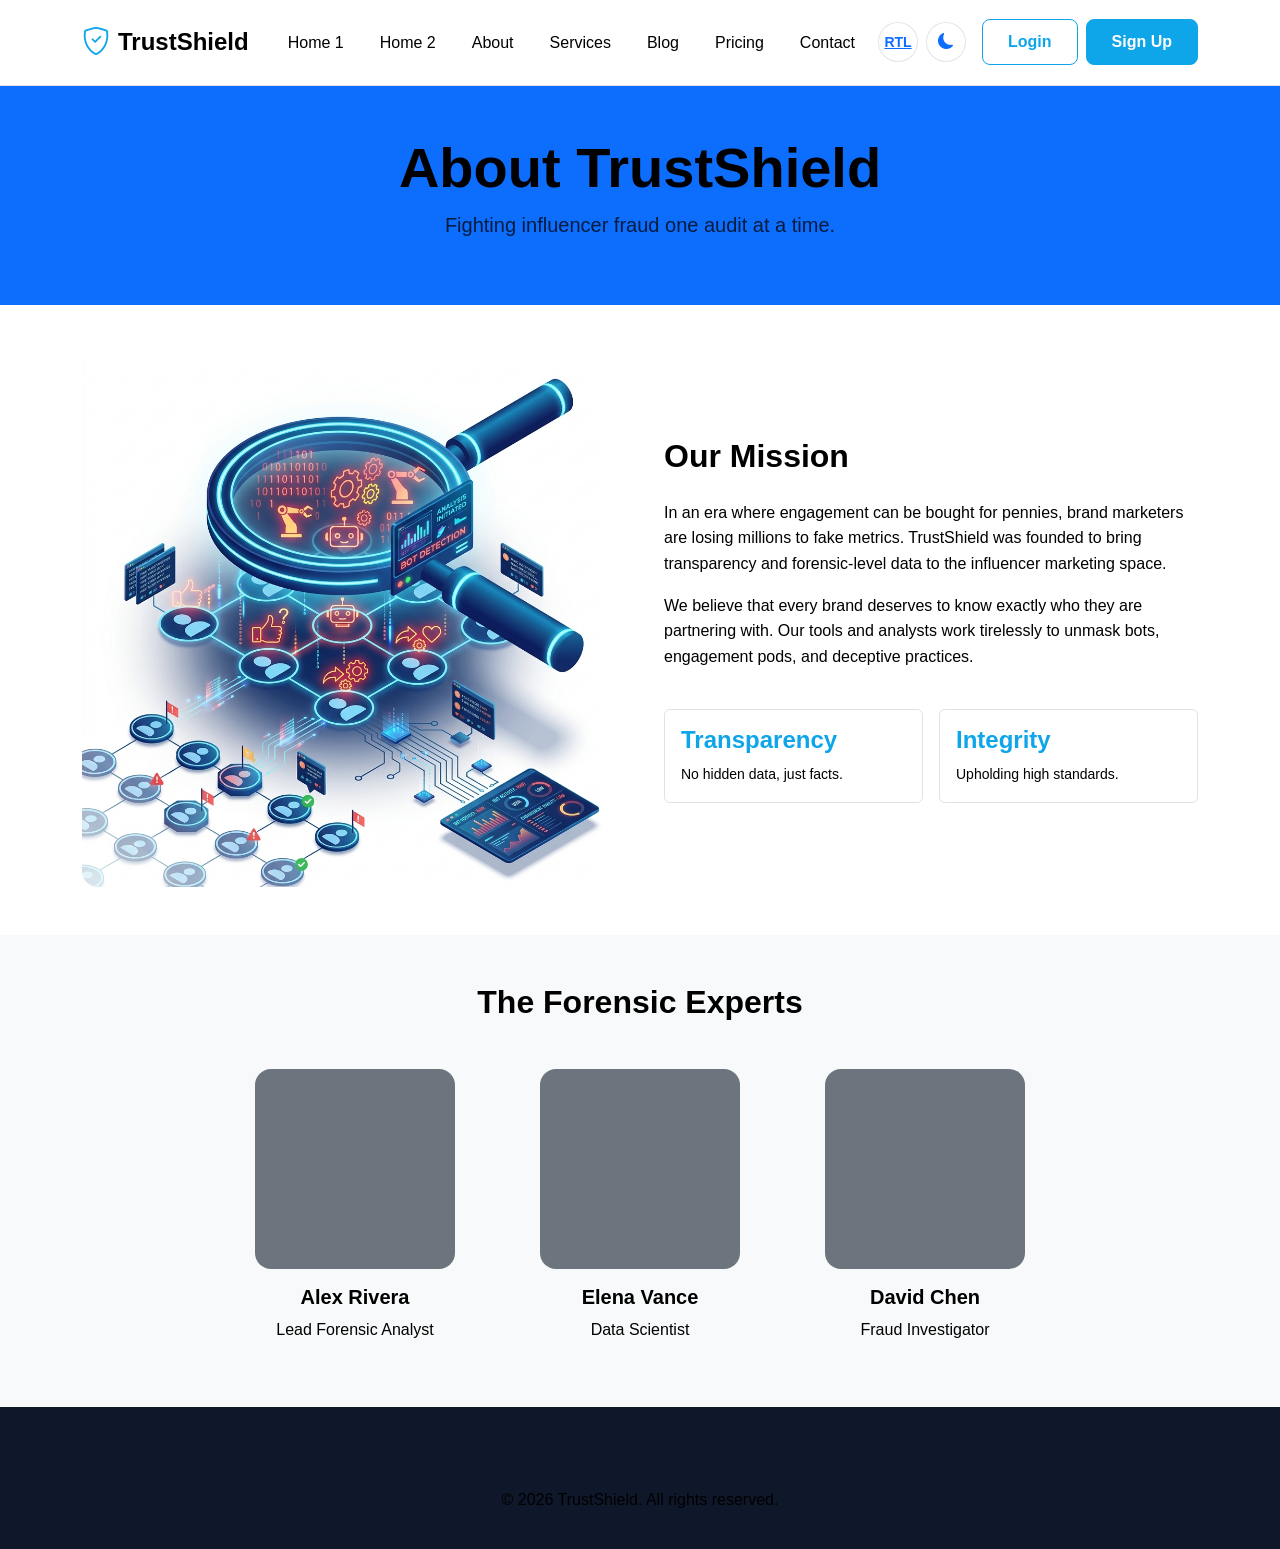
==== about.html @ c8a44b33 "Update website code with new designs and fixes" ====
<!DOCTYPE html>
<html lang="en" dir="ltr">
<head>
    <meta charset="UTF-8">
    <meta name="viewport" content="width=device-width, initial-scale=1.0">
    <title>About Us | TrustShield</title>
    <link href="https://cdn.jsdelivr.net/npm/bootstrap@5.3.0/dist/css/bootstrap.min.css" rel="stylesheet">
    <link rel="stylesheet" href="https://cdn.jsdelivr.net/npm/bootstrap-icons@1.11.0/font/bootstrap-icons.css">
    <link rel="stylesheet" href="assets/css/style.css">
</head>
<body>

    <!-- Header -->
    <header class="navbar navbar-expand-lg sticky-top">
        <div class="container">
            <a class="navbar-brand d-flex align-items-center" href="index.html">
                <i class="bi bi-shield-check text-secondary me-2 fs-3"></i>
                <span class="fw-bold fs-4">TrustShield</span>
            </a>
            
            <div class="d-flex align-items-center d-lg-none">
                <button id="rtlToggle" class="btn btn-link text-primary me-1">
                    <span class="small fw-bold">RTL</span>
                </button>
                <button id="themeToggle" class="btn btn-link text-primary me-2">
                    <i class="bi bi-moon-fill"></i>
                </button>
                <button class="navbar-toggler border-0" type="button" data-bs-toggle="offcanvas" data-bs-target="#mobileMenu">
                    <span class="navbar-toggler-icon"></span>
                </button>
            </div>

            <div class="collapse navbar-collapse" id="navbarNav">
                <ul class="navbar-nav mx-auto">
                    <li class="nav-item"><a class="nav-link" href="index.html">Home 1</a></li>
                    <li class="nav-item"><a class="nav-link" href="home-2.html">Home 2</a></li>
                    <li class="nav-item"><a class="nav-link active" href="about.html">About</a></li>
                    <li class="nav-item"><a class="nav-link" href="services.html">Services</a></li>
                    <li class="nav-item"><a class="nav-link" href="blog.html">Blog</a></li>
                    <li class="nav-item"><a class="nav-link" href="pricing.html">Pricing</a></li>
                    <li class="nav-item"><a class="nav-link" href="contact.html">Contact</a></li>
                </ul>
                <div class="d-flex align-items-center">
                    <button id="rtlToggle" class="btn btn-link text-primary me-2 d-none d-lg-block">
                        <span class="small fw-bold">RTL</span>
                    </button>
                    <button id="themeToggleDesktop" class="btn btn-link text-primary me-3 d-none d-lg-block">
                        <i class="bi bi-moon-fill"></i>
                    </button>
                    <a href="login.html" class="btn btn-outline-primary me-2">Login</a>
                    <a href="register.html" class="btn btn-primary">Sign Up</a>
                </div>
            </div>
        </div>
    </header>

    <!-- Mobile Menu Offcanvas -->
    <div class="offcanvas offcanvas-end" tabindex="-1" id="mobileMenu">
        <div class="offcanvas-header">
            <h5 class="offcanvas-title fw-bold"><i class="bi bi-shield-check text-secondary me-2"></i>TrustShield</h5>
            <button type="button" class="btn-close" data-bs-dismiss="offcanvas"></button>
        </div>
        <div class="offcanvas-body">
            <ul class="navbar-nav mb-4">
                <li class="nav-item"><a class="nav-link" href="index.html">Home 1</a></li>
                <li class="nav-item"><a class="nav-link" href="home-2.html">Home 2</a></li>
                <li class="nav-item"><a class="nav-link active" href="about.html">About</a></li>
                <li class="nav-item"><a class="nav-link" href="services.html">Services</a></li>
                <li class="nav-item"><a class="nav-link" href="blog.html">Blog</a></li>
                <li class="nav-item"><a class="nav-link" href="pricing.html">Pricing</a></li>
                <li class="nav-item"><a class="nav-link" href="contact.html">Contact</a></li>
            </ul>
            <div class="d-grid gap-2">
                <a href="login.html" class="btn btn-outline-primary">Login</a>
                <a href="register.html" class="btn btn-primary">Sign Up</a>
            </div>
        </div>
    </div>

    <main>
        <!-- Page Title -->
        <section class="py-5 bg-primary text-white text-center">
            <div class="container">
                <h1 class="display-4 fw-bold">About TrustShield</h1>
                <p class="lead opacity-75">Fighting influencer fraud one audit at a time.</p>
            </div>
        </section>

        <!-- Mission -->
        <section class="py-5">
            <div class="container">
                <div class="row align-items-center g-5">
                    <div class="col-lg-6">
                        <img src="assets/images/audit.png" alt="Mission" class="img-fluid rounded-4">
                    </div>
                    <div class="col-lg-6">
                        <h2 class="fw-bold mb-4">Our Mission</h2>
                        <p class="text-muted">In an era where engagement can be bought for pennies, brand marketers are losing millions to fake metrics. TrustShield was founded to bring transparency and forensic-level data to the influencer marketing space.</p>
                        <p class="text-muted">We believe that every brand deserves to know exactly who they are partnering with. Our tools and analysts work tirelessly to unmask bots, engagement pods, and deceptive practices.</p>
                        <div class="row g-3 mt-4">
                            <div class="col-6">
                                <div class="p-3 border rounded">
                                    <h4 class="fw-bold text-secondary">Transparency</h4>
                                    <p class="small mb-0 text-muted">No hidden data, just facts.</p>
                                </div>
                            </div>
                            <div class="col-6">
                                <div class="p-3 border rounded">
                                    <h4 class="fw-bold text-secondary">Integrity</h4>
                                    <p class="small mb-0 text-muted">Upholding high standards.</p>
                                </div>
                            </div>
                        </div>
                    </div>
                </div>
            </div>
        </section>

        <!-- Team -->
        <section class="py-5 bg-light">
            <div class="container">
                <div class="text-center mb-5">
                    <h2 class="fw-bold">The Forensic Experts</h2>
                </div>
                <div class="row g-4 justify-content-center">
                    <div class="col-md-3">
                        <div class="text-center">
                            <div class="bg-secondary rounded-4 mb-3 mx-auto" style="width: 200px; height: 200px;"></div>
                            <h5 class="fw-bold">Alex Rivera</h5>
                            <p class="text-muted">Lead Forensic Analyst</p>
                        </div>
                    </div>
                    <div class="col-md-3">
                        <div class="text-center">
                            <div class="bg-secondary rounded-4 mb-3 mx-auto" style="width: 200px; height: 200px;"></div>
                            <h5 class="fw-bold">Elena Vance</h5>
                            <p class="text-muted">Data Scientist</p>
                        </div>
                    </div>
                    <div class="col-md-3">
                        <div class="text-center">
                            <div class="bg-secondary rounded-4 mb-3 mx-auto" style="width: 200px; height: 200px;"></div>
                            <h5 class="fw-bold">David Chen</h5>
                            <p class="text-muted">Fraud Investigator</p>
                        </div>
                    </div>
                </div>
            </div>
        </section>
    </main>

    <!-- Footer -->
    <footer class="footer">
        <!-- Same Footer Content -->
        <div class="container text-center">
             <p class="text-muted">&copy; 2026 TrustShield. All rights reserved.</p>
        </div>
    </footer>

    <script src="https://cdn.jsdelivr.net/npm/bootstrap@5.3.0/dist/js/bootstrap.bundle.min.js"></script>
    <script src="assets/js/main.js"></script>
</body>
</html>
---- assets/css/style.css ----
:root {
    --primary-color: #000000;
    --secondary-color: #0ea5e9;
    --tertiary-color: #ffffff;
    --text-main: #000000;
    --text-muted: #000000;
    --transition: all 0.3s cubic-bezier(0.4, 0, 0.2, 1);
}

[data-bs-theme="dark"] {
    --primary-color: #f8fafc;
    --secondary-color: #38bdf8;
    --tertiary-color: #020617;
    --text-main: #f1f5f9;
    --text-muted: #94a3b8;
}

body {
    font-family: 'Inter', sans-serif;
    background-color: var(--tertiary-color);
    color: var(--text-main);
    overflow-x: hidden;
    line-height: 1.6;
}

.text-muted {
    color: var(--text-muted) !important;
}

/* Typography */
h1, h2, h3, h4, h5, h6 {
    font-weight: 700;
    color: var(--primary-color);
}

.lead {
    color: var(--text-main);
}

/* Buttons */
.btn-primary {
    background-color: #0ea5e9;
    border-color: #0ea5e9;
    padding: 10px 25px;
    border-radius: 8px;
    font-weight: 600;
    transition: var(--transition);
}

.btn-primary:hover {
    background-color: #0284c7;
    border-color: #0284c7;
    transform: translateY(-2px);
}

.btn-outline-primary {
    color: #0ea5e9;
    border-color: #0ea5e9;
    padding: 10px 25px;
    border-radius: 8px;
    font-weight: 600;
}

.btn-outline-primary:hover {
    background-color: #0ea5e9;
    border-color: #0ea5e9;
}

/* Navbar */
.navbar {
    padding: 15px 0;
    background-color: var(--tertiary-color) !important;
    border-bottom: 1px solid rgba(0,0,0,0.1);
}

[data-bs-theme="dark"] .navbar {
    border-bottom: 1px solid rgba(255,255,255,0.1);
}

.nav-link {
    font-weight: 500;
    color: var(--primary-color) !important;
    margin: 0 10px;
}

.nav-link:hover {
    color: var(--secondary-color) !important;
}

/* Hero Section */
.hero-section {
    position: relative;
    padding: 160px 0 120px;
    background: linear-gradient(rgba(0,0,0,0.7), rgba(0,0,0,0.7)), url('../images/hero.png');
    background-size: cover;
    background-position: center;
    background-attachment: fixed;
    min-height: 100vh;
    display: flex;
    align-items: center;
}

[data-bs-theme="dark"] .hero-section {
    background: linear-gradient(rgba(0,0,0,0.85), rgba(0,0,0,0.85)), url('../images/hero.png');
    background-size: cover;
    background-position: center;
    background-attachment: fixed;
}

/* Cards */
.card {
    border: none;
    border-radius: 15px;
    box-shadow: 0 10px 30px rgba(0,0,0,0.05);
    transition: var(--transition);
    background-color: var(--tertiary-color);
}

.card:hover {
    transform: translateY(-10px);
    box-shadow: 0 15px 40px rgba(0,0,0,0.1);
}

/* Footer */
footer {
    background-color: #0f172a;
    color: #ffffff;
    padding: 80px 0 20px;
}

footer a {
    color: #cbd5e1;
    text-decoration: none;
    transition: var(--transition);
}

footer a:hover {
    color: #0ea5e9;
}

/* Dashboard */
.sidebar {
    height: 100vh;
    background-color: #0f172a;
    color: white;
    position: fixed;
    width: 250px;
    padding-top: 20px;
}

.sidebar-link {
    color: #cbd5e1;
    padding: 12px 25px;
    display: block;
    text-decoration: none;
    transition: var(--transition);
}

.sidebar-link:hover, .sidebar-link.active {
    background-color: #1e293b;
    color: #0ea5e9;
    border-left: 4px solid #0ea5e9;
}

.main-content {
    margin-left: 250px;
    padding: 40px;
    background-color: #f8fafc;
    min-height: 100vh;
}

[data-bs-theme="dark"] .main-content {
    background-color: #020617;
}

/* Utilities */
.text-secondary {
    color: var(--secondary-color) !important;
}

.bg-secondary-light {
    background-color: rgba(14, 165, 233, 0.1);
}

.hover-scale {
    transition: var(--transition);
}

.hover-scale:hover {
    transform: scale(1.05);
    box-shadow: 0 10px 25px rgba(14, 165, 233, 0.3) !important;
}

/* Toggle Buttons */
#themeToggle, #themeToggleDesktop, #rtlToggle {
    width: 40px;
    height: 40px;
    padding: 0;
    display: inline-flex;
    align-items: center;
    justify-content: center;
    border-radius: 50% !important;
    border: 1px solid rgba(0,0,0,0.1);
    transition: var(--transition);
    background-color: var(--tertiary-color);
}

[data-bs-theme="dark"] #themeToggle, 
[data-bs-theme="dark"] #themeToggleDesktop, 
[data-bs-theme="dark"] #rtlToggle {
    border: 1px solid rgba(255,255,255,0.1);
}

#themeToggle:hover, #themeToggleDesktop:hover, #rtlToggle:hover {
    background-color: var(--secondary-color);
    color: white !important;
    border-color: var(--secondary-color);
}

/* Back to Top */
#backToTop {
    position: fixed;
    bottom: 30px;
    right: 30px;
    display: none;
    z-index: 99;
}

/* RTL Support */
[dir="rtl"] {
    text-align: right;
}

[dir="rtl"] .ms-auto {
    margin-right: auto !important;
    margin-left: 0 !important;
}

[dir="rtl"] .sidebar {
    right: 0;
    left: auto;
}

[dir="rtl"] .main-content {
    margin-right: 250px;
    margin-left: 0;
}

@media (max-width: 991px) {
    .main-content {
        margin-left: 0;
    }
    [dir="rtl"] .main-content {
        margin-right: 0;
    }
}
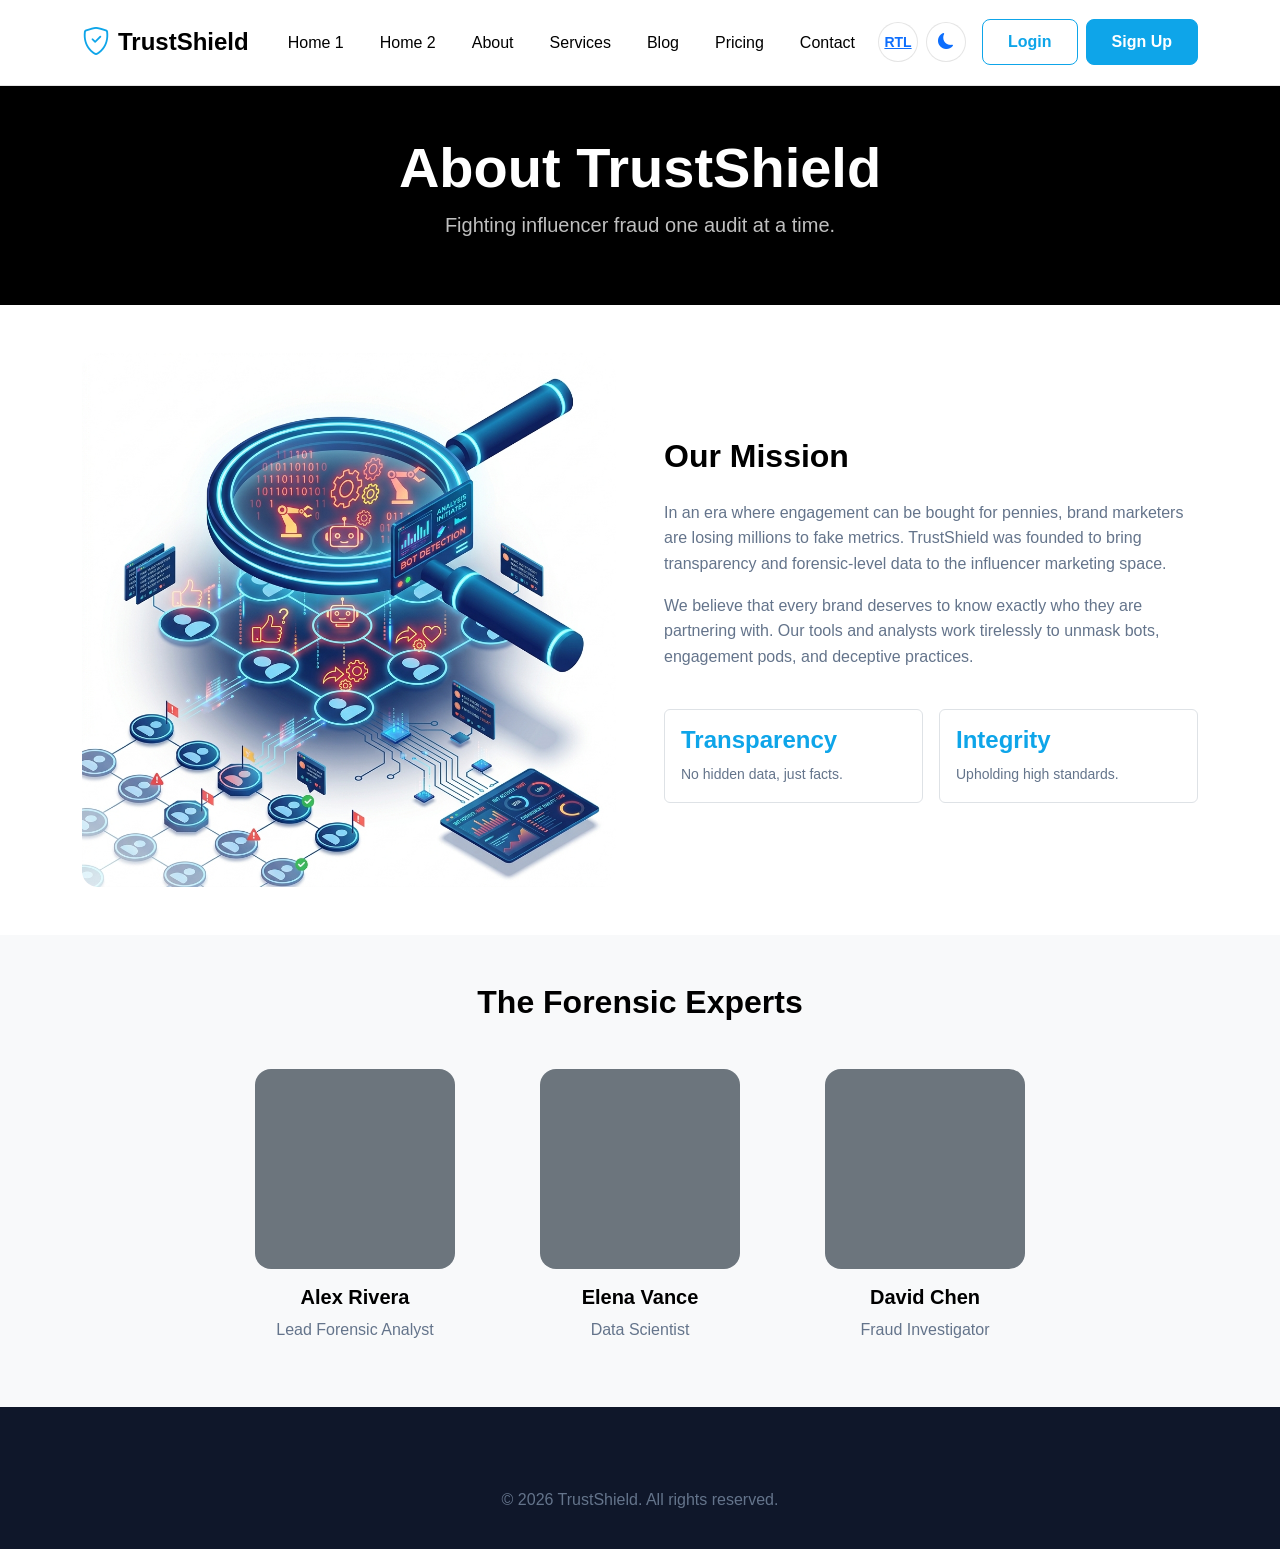
==== commit 46bd7d9d: "Update hero text and ensure high contrast across themes" ====
--- a/about.html
+++ b/about.html
@@ -79,7 +79,7 @@
 
     <main>
         <!-- Page Title -->
-        <section class="py-5 bg-primary text-white text-center">
+        <section class="py-5 bg-primary text-center">
             <div class="container">
                 <h1 class="display-4 fw-bold">About TrustShield</h1>
                 <p class="lead opacity-75">Fighting influencer fraud one audit at a time.</p>
--- a/assets/css/style.css
+++ b/assets/css/style.css
@@ -3,7 +3,9 @@
     --secondary-color: #0ea5e9;
     --tertiary-color: #ffffff;
     --text-main: #000000;
-    --text-muted: #000000;
+    --text-muted: #64748b;
+    --hero-overlay: rgba(255, 255, 255, 0.9);
+    --hero-text: #0f172a;
     --transition: all 0.3s cubic-bezier(0.4, 0, 0.2, 1);
 }
 
@@ -13,6 +15,8 @@
     --tertiary-color: #020617;
     --text-main: #f1f5f9;
     --text-muted: #94a3b8;
+    --hero-overlay: rgba(2, 6, 23, 0.85);
+    --hero-text: #f8fafc;
 }
 
 body {
@@ -66,6 +70,20 @@
     border-color: #0ea5e9;
 }
 
+.btn-fixed {
+    min-width: 140px;
+}
+
+.btn-lg.btn-fixed {
+    min-width: 250px;
+}
+
+@media (max-width: 576px) {
+    .btn-fixed, .btn-lg.btn-fixed {
+        min-width: 100%;
+    }
+}
+
 /* Navbar */
 .navbar {
     padding: 15px 0;
@@ -91,21 +109,26 @@
 .hero-section {
     position: relative;
     padding: 160px 0 120px;
-    background: linear-gradient(rgba(0,0,0,0.7), rgba(0,0,0,0.7)), url('../images/hero.png');
+    background: linear-gradient(var(--hero-overlay), var(--hero-overlay)), url('../images/hero.png');
     background-size: cover;
     background-position: center;
     background-attachment: fixed;
-    min-height: 100vh;
+    min-height: 80vh;
     display: flex;
     align-items: center;
-}
-
-[data-bs-theme="dark"] .hero-section {
-    background: linear-gradient(rgba(0,0,0,0.85), rgba(0,0,0,0.85)), url('../images/hero.png');
-    background-size: cover;
-    background-position: center;
-    background-attachment: fixed;
-}
+    color: var(--hero-text);
+}
+
+.hero-section h1 {
+    color: inherit;
+}
+
+.hero-section .lead {
+    color: inherit;
+    opacity: 0.9;
+}
+
+/* Removed duplicate hero-section dark mode as it's now variable-driven */
 
 /* Cards */
 .card {
@@ -176,6 +199,15 @@
 /* Utilities */
 .text-secondary {
     color: var(--secondary-color) !important;
+}
+
+.bg-primary {
+    background-color: var(--primary-color) !important;
+    color: var(--tertiary-color) !important;
+}
+
+.bg-primary h1, .bg-primary h2, .bg-primary h3, .bg-primary p {
+    color: var(--tertiary-color) !important;
 }
 
 .bg-secondary-light {
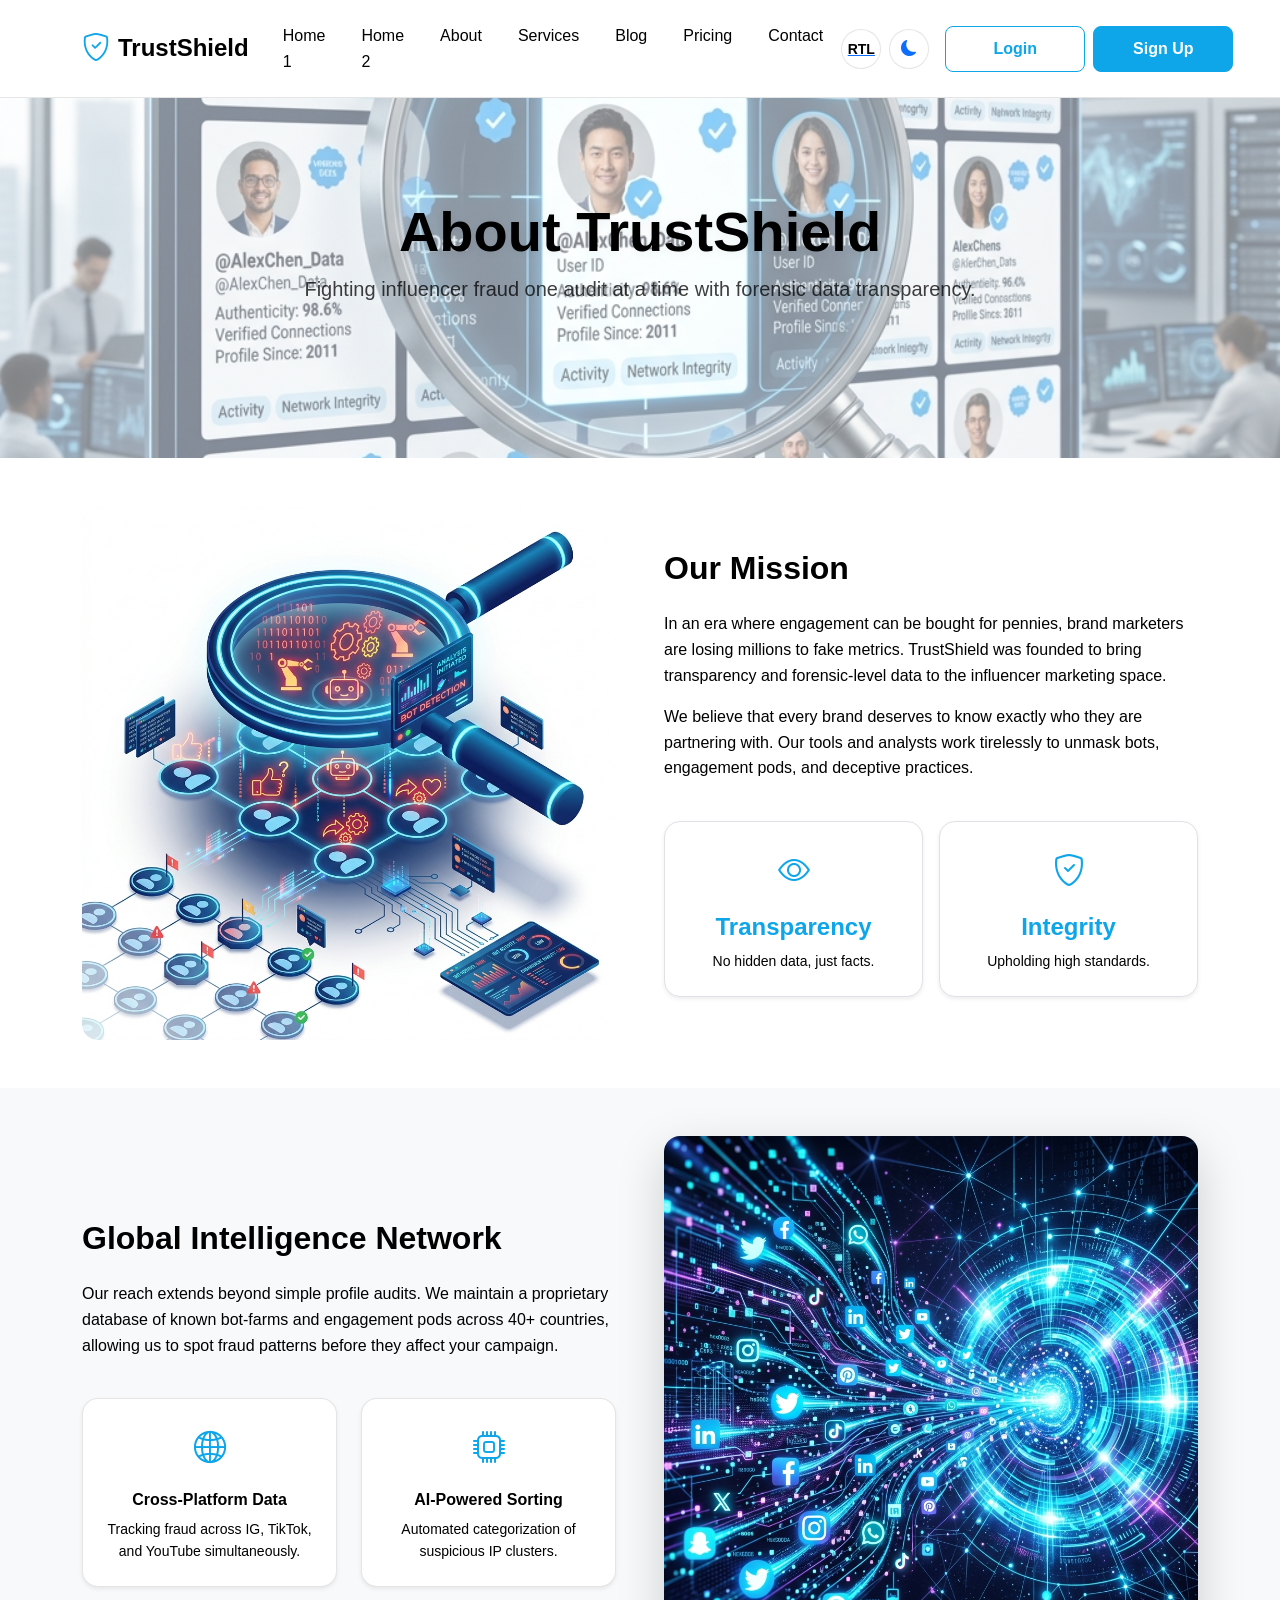
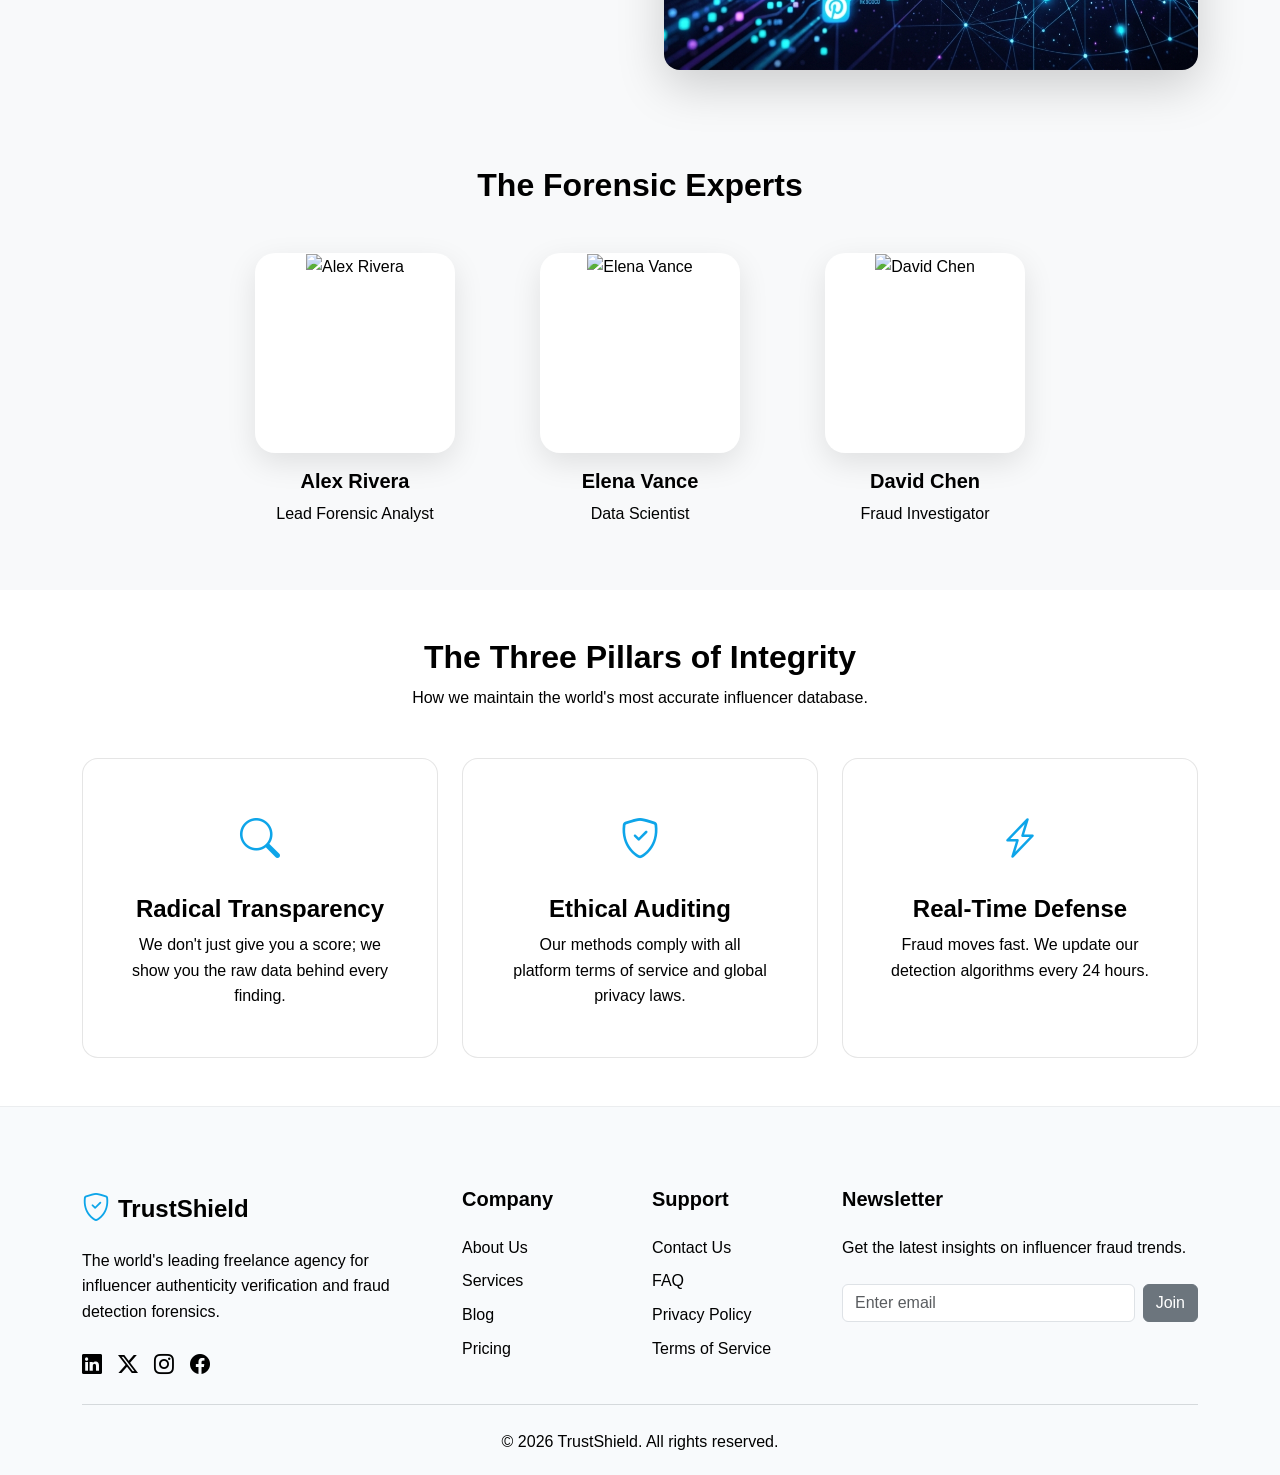
==== commit 587a2fbf: "Finalize visual standardization, authentication UX, content expansion, and theme-aware consistency a" ====
--- a/about.html
+++ b/about.html
@@ -47,8 +47,8 @@
                     <button id="themeToggleDesktop" class="btn btn-link text-primary me-3 d-none d-lg-block">
                         <i class="bi bi-moon-fill"></i>
                     </button>
-                    <a href="login.html" class="btn btn-outline-primary me-2">Login</a>
-                    <a href="register.html" class="btn btn-primary">Sign Up</a>
+                    <a href="login.html" class="btn btn-outline-primary btn-fixed me-2">Login</a>
+                    <a href="register.html" class="btn btn-primary btn-fixed">Sign Up</a>
                 </div>
             </div>
         </div>
@@ -79,10 +79,10 @@
 
     <main>
         <!-- Page Title -->
-        <section class="py-5 bg-primary text-center">
+        <section class="hero-section-about hero-sm text-center">
             <div class="container">
                 <h1 class="display-4 fw-bold">About TrustShield</h1>
-                <p class="lead opacity-75">Fighting influencer fraud one audit at a time.</p>
+                <p class="lead opacity-75">Fighting influencer fraud one audit at a time with forensic data transparency.</p>
             </div>
         </section>
 
@@ -99,13 +99,15 @@
                         <p class="text-muted">We believe that every brand deserves to know exactly who they are partnering with. Our tools and analysts work tirelessly to unmask bots, engagement pods, and deceptive practices.</p>
                         <div class="row g-3 mt-4">
                             <div class="col-6">
-                                <div class="p-3 border rounded">
+                                <div class="p-4 border rounded-4 value-card h-100 shadow-sm text-center">
+                                    <i class="bi bi-eye text-secondary fs-2 mb-3 d-block"></i>
                                     <h4 class="fw-bold text-secondary">Transparency</h4>
                                     <p class="small mb-0 text-muted">No hidden data, just facts.</p>
                                 </div>
                             </div>
                             <div class="col-6">
-                                <div class="p-3 border rounded">
+                                <div class="p-4 border rounded-4 value-card h-100 shadow-sm text-center">
+                                    <i class="bi bi-shield-check text-secondary fs-2 mb-3 d-block"></i>
                                     <h4 class="fw-bold text-secondary">Integrity</h4>
                                     <p class="small mb-0 text-muted">Upholding high standards.</p>
                                 </div>
@@ -116,6 +118,37 @@
             </div>
         </section>
 
+        <!-- Global Reach -->
+        <section class="py-5 bg-body-tertiary">
+            <div class="container">
+                <div class="row align-items-center g-5 flex-lg-row-reverse">
+                    <div class="col-lg-6">
+                        <img src="assets/images/data_collection.png" alt="Global Network" class="img-fluid rounded-4 shadow-lg hover-scale">
+                    </div>
+                    <div class="col-lg-6">
+                        <h2 class="fw-bold mb-4">Global Intelligence Network</h2>
+                        <p class="text-muted">Our reach extends beyond simple profile audits. We maintain a proprietary database of known bot-farms and engagement pods across 40+ countries, allowing us to spot fraud patterns before they affect your campaign.</p>
+                        <div class="row g-4 mt-2">
+                            <div class="col-sm-6">
+                                <div class="p-4 border rounded-4 data-card h-100 shadow-sm text-center">
+                                    <i class="bi bi-globe2 text-secondary fs-2 mb-3 d-block"></i>
+                                    <h6 class="fw-bold mb-2">Cross-Platform Data</h6>
+                                    <p class="small text-muted mb-0">Tracking fraud across IG, TikTok, and YouTube simultaneously.</p>
+                                </div>
+                            </div>
+                            <div class="col-sm-6">
+                                <div class="p-4 border rounded-4 data-card h-100 shadow-sm text-center">
+                                    <i class="bi bi-cpu text-secondary fs-2 mb-3 d-block"></i>
+                                    <h6 class="fw-bold mb-2">AI-Powered Sorting</h6>
+                                    <p class="small text-muted mb-0">Automated categorization of suspicious IP clusters.</p>
+                                </div>
+                            </div>
+                        </div>
+                    </div>
+                </div>
+            </div>
+        </section>
+
         <!-- Team -->
         <section class="py-5 bg-light">
             <div class="container">
@@ -124,22 +157,28 @@
                 </div>
                 <div class="row g-4 justify-content-center">
                     <div class="col-md-3">
-                        <div class="text-center">
-                            <div class="bg-secondary rounded-4 mb-3 mx-auto" style="width: 200px; height: 200px;"></div>
+                        <div class="text-center team-card">
+                            <div class="team-img-wrapper mb-3 mx-auto">
+                                <img src="https://images.unsplash.com/photo-1507003211169-0a1dd7228f2d?auto=format&fit=crop&q=80&w=200&h=200" alt="Alex Rivera" class="team-img">
+                            </div>
                             <h5 class="fw-bold">Alex Rivera</h5>
                             <p class="text-muted">Lead Forensic Analyst</p>
                         </div>
                     </div>
                     <div class="col-md-3">
-                        <div class="text-center">
-                            <div class="bg-secondary rounded-4 mb-3 mx-auto" style="width: 200px; height: 200px;"></div>
+                        <div class="text-center team-card">
+                            <div class="team-img-wrapper mb-3 mx-auto">
+                                <img src="https://images.unsplash.com/photo-1573496359142-b8d87734a5a2?auto=format&fit=crop&q=80&w=200&h=200" alt="Elena Vance" class="team-img">
+                            </div>
                             <h5 class="fw-bold">Elena Vance</h5>
                             <p class="text-muted">Data Scientist</p>
                         </div>
                     </div>
                     <div class="col-md-3">
-                        <div class="text-center">
-                            <div class="bg-secondary rounded-4 mb-3 mx-auto" style="width: 200px; height: 200px;"></div>
+                        <div class="text-center team-card">
+                            <div class="team-img-wrapper mb-3 mx-auto">
+                                <img src="https://images.unsplash.com/photo-1500648767791-00dcc994a43e?auto=format&fit=crop&q=80&w=200&h=200" alt="David Chen" class="team-img">
+                            </div>
                             <h5 class="fw-bold">David Chen</h5>
                             <p class="text-muted">Fraud Investigator</p>
                         </div>
@@ -147,13 +186,94 @@
                 </div>
             </div>
         </section>
+        <!-- Our Philosophy -->
+        <section class="py-5">
+            <div class="container">
+                <div class="text-center mb-5">
+                    <h2 class="fw-bold">The Three Pillars of Integrity</h2>
+                    <p class="text-muted">How we maintain the world's most accurate influencer database.</p>
+                </div>
+                <div class="row g-4">
+                    <div class="col-md-4">
+                        <div class="p-5 border rounded-4 data-card text-center h-100">
+                            <i class="bi bi-search text-secondary fs-1 mb-4 d-block"></i>
+                            <h4 class="fw-bold">Radical Transparency</h4>
+                            <p class="text-muted mb-0">We don't just give you a score; we show you the raw data behind every finding.</p>
+                        </div>
+                    </div>
+                    <div class="col-md-4">
+                        <div class="p-5 border rounded-4 data-card text-center h-100">
+                            <i class="bi bi-shield-check text-secondary fs-1 mb-4 d-block"></i>
+                            <h4 class="fw-bold">Ethical Auditing</h4>
+                            <p class="text-muted mb-0">Our methods comply with all platform terms of service and global privacy laws.</p>
+                        </div>
+                    </div>
+                    <div class="col-md-4">
+                        <div class="p-5 border rounded-4 data-card text-center h-100">
+                            <i class="bi bi-lightning-charge text-secondary fs-1 mb-4 d-block"></i>
+                            <h4 class="fw-bold">Real-Time Defense</h4>
+                            <p class="text-muted mb-0">Fraud moves fast. We update our detection algorithms every 24 hours.</p>
+                        </div>
+                    </div>
+                </div>
+            </div>
+        </section>
     </main>
 
     <!-- Footer -->
-    <footer class="footer">
-        <!-- Same Footer Content -->
-        <div class="container text-center">
-             <p class="text-muted">&copy; 2026 TrustShield. All rights reserved.</p>
+    <footer>
+        <div class="container">
+            <div class="row g-4">
+                <!-- Column 1: Brand -->
+                <div class="col-lg-4 col-md-6">
+                    <a class="navbar-brand d-flex align-items-center mb-3" href="index.html">
+                        <i class="bi bi-shield-check text-secondary me-2 fs-3"></i>
+                        <span class="fw-bold fs-4">TrustShield</span>
+                    </a>
+                    <p class="text-muted mb-4">The world's leading freelance agency for influencer authenticity verification and fraud detection forensics.</p>
+                    <div class="social-links d-flex gap-3">
+                        <a href="#"><i class="bi bi-linkedin fs-5"></i></a>
+                        <a href="#"><i class="bi bi-twitter-x fs-5"></i></a>
+                        <a href="#"><i class="bi bi-instagram fs-5"></i></a>
+                        <a href="#"><i class="bi bi-facebook fs-5"></i></a>
+                    </div>
+                </div>
+                <!-- Column 2: Company -->
+                <div class="col-lg-2 col-md-6">
+                    <h5 class="fw-bold mb-4">Company</h5>
+                    <ul class="list-unstyled">
+                        <li class="mb-2"><a href="about.html">About Us</a></li>
+                        <li class="mb-2"><a href="services.html">Services</a></li>
+                        <li class="mb-2"><a href="blog.html">Blog</a></li>
+                        <li class="mb-2"><a href="pricing.html">Pricing</a></li>
+                    </ul>
+                </div>
+                <!-- Column 3: Support -->
+                <div class="col-lg-2 col-md-6">
+                    <h5 class="fw-bold mb-4">Support</h5>
+                    <ul class="list-unstyled">
+                        <li class="mb-2"><a href="contact.html">Contact Us</a></li>
+                        <li class="mb-2"><a href="faq.html">FAQ</a></li>
+                        <li class="mb-2"><a href="privacy.html">Privacy Policy</a></li>
+                        <li class="mb-2"><a href="terms.html">Terms of Service</a></li>
+                    </ul>
+                </div>
+                <!-- Column 4: Newsletter -->
+                <div class="col-lg-4 col-md-6">
+                    <h5 class="fw-bold mb-4">Newsletter</h5>
+                    <p class="text-muted mb-4">Get the latest insights on influencer fraud trends.</p>
+                    <form class="d-flex gap-2">
+                        <input type="email" class="form-control" placeholder="Enter email">
+                        <button class="btn btn-secondary" type="submit">Join</button>
+                    </form>
+                </div>
+            </div>
+            <hr class="my-4 border-secondary opacity-25">
+            <div class="row align-items-center">
+                <div class="col-12 text-center">
+                    <p class="mb-0 text-muted">&copy; 2026 TrustShield. All rights reserved.</p>
+                </div>
+            </div>
         </div>
     </footer>
 
--- a/assets/css/style.css
+++ b/assets/css/style.css
@@ -3,9 +3,12 @@
     --secondary-color: #0ea5e9;
     --tertiary-color: #ffffff;
     --text-main: #000000;
-    --text-muted: #64748b;
-    --hero-overlay: rgba(255, 255, 255, 0.9);
-    --hero-text: #0f172a;
+    --text-muted: #000000;
+    --hero-overlay: rgba(255, 255, 255, 0.5);
+    --hero-text: #000000;
+    --footer-bg: #f8fafc;
+    --footer-text: #000000;
+    --footer-heading: #000000;
     --transition: all 0.3s cubic-bezier(0.4, 0, 0.2, 1);
 }
 
@@ -15,8 +18,11 @@
     --tertiary-color: #020617;
     --text-main: #f1f5f9;
     --text-muted: #94a3b8;
-    --hero-overlay: rgba(2, 6, 23, 0.85);
+    --hero-overlay: rgba(2, 6, 23, 0.8);
     --hero-text: #f8fafc;
+    --footer-bg: #020617;
+    --footer-text: #94a3b8;
+    --footer-heading: #ffffff;
 }
 
 body {
@@ -27,15 +33,28 @@
     line-height: 1.6;
 }
 
+/* Contrast Fixes */
+h1, h2, h3, h4, h5, h6 {
+    color: var(--primary-color) !important;
+    font-weight: 700;
+}
+
+p, span, li, .lead, .small {
+    color: var(--text-main);
+}
+
 .text-muted {
-    color: var(--text-muted) !important;
+    color: var(--text-main) !important;
+}
+
+/* Ensure light backgrounds in dark mode don't break text */
+[data-bs-theme="dark"] .bg-light,
+[data-bs-theme="dark"] .bg-body-tertiary,
+[data-bs-theme="dark"] .bg-light-subtle {
+    background-color: #1e293b !important; /* Slightly lighter than deep dark but still dark */
 }
 
 /* Typography */
-h1, h2, h3, h4, h5, h6 {
-    font-weight: 700;
-    color: var(--primary-color);
-}
 
 .lead {
     color: var(--text-main);
@@ -70,6 +89,22 @@
     border-color: #0ea5e9;
 }
 
+.btn-hero-outline {
+    color: var(--hero-text);
+    border: 2px solid var(--hero-text);
+    padding: 10px 25px;
+    border-radius: 8px;
+    font-weight: 600;
+    transition: var(--transition);
+    background: transparent;
+}
+
+.btn-hero-outline:hover {
+    background-color: var(--hero-text);
+    color: var(--tertiary-color);
+    transform: translateY(-2px);
+}
+
 .btn-fixed {
     min-width: 140px;
 }
@@ -121,14 +156,101 @@
 
 .hero-section h1 {
     color: inherit;
+    text-shadow: 0 2px 15px rgba(255,255,255,0.8);
 }
 
 .hero-section .lead {
     color: inherit;
+    opacity: 1;
+    text-shadow: 0 1px 8px rgba(255,255,255,0.8);
+}
+
+[data-bs-theme="dark"] .hero-section h1,
+[data-bs-theme="dark"] .hero-section .lead {
+    text-shadow: 0 2px 20px rgba(0,0,0,0.5);
+}
+
+.hero-section-2 {
+    position: relative;
+    padding: 160px 0 120px;
+    background: linear-gradient(var(--hero-overlay), var(--hero-overlay)), url('../images/hero-2.png');
+    background-size: cover;
+    background-position: center;
+    background-attachment: fixed;
+    min-height: 80vh;
+    display: flex;
+    align-items: center;
+    color: var(--hero-text);
+}
+
+.hero-section-2 h1 {
+    color: inherit;
+    text-shadow: 0 2px 10px rgba(0,0,0,0.05);
+}
+
+.hero-section-2 .lead {
+    color: inherit;
     opacity: 0.9;
-}
-
-/* Removed duplicate hero-section dark mode as it's now variable-driven */
+    text-shadow: 0 1px 5px rgba(0,0,0,0.05);
+}
+
+.hero-section-about {
+    background: linear-gradient(var(--hero-overlay), var(--hero-overlay)), url('../images/hero-about.png');
+    background-size: cover;
+    background-position: center;
+    color: var(--hero-text);
+    padding: 100px 0;
+}
+
+.hero-section-services {
+    background: linear-gradient(var(--hero-overlay), var(--hero-overlay)), url('../images/hero.png');
+    background-size: cover;
+    background-position: center;
+    color: var(--hero-text);
+    padding: 100px 0;
+}
+
+.hero-section-blog {
+    background: linear-gradient(var(--hero-overlay), var(--hero-overlay)), url('../images/hero-about.png');
+    background-size: cover;
+    background-position: center;
+    color: var(--hero-text);
+    padding: 100px 0;
+}
+
+.hero-section-pricing {
+    background: linear-gradient(var(--hero-overlay), var(--hero-overlay)), url('../images/hero.png');
+    background-size: cover;
+    background-position: center;
+    color: var(--hero-text);
+    padding: 100px 0;
+}
+
+.hero-section-contact {
+    background: linear-gradient(var(--hero-overlay), var(--hero-overlay)), url('../images/hero-about.png');
+    background-size: cover;
+    background-position: center;
+    color: var(--hero-text);
+    padding: 100px 0;
+}
+
+.hero-sm {
+    min-height: 40vh;
+}
+
+.hero-section-about h1 {
+    color: inherit;
+    text-shadow: 0 2px 10px rgba(0,0,0,0.05);
+}
+
+.hero-section-about .lead {
+    color: inherit;
+    opacity: 0.9;
+}
+
+[data-bs-theme="dark"] .hero-section-about h1 {
+    text-shadow: 0 2px 20px rgba(0,0,0,0.5);
+}
 
 /* Cards */
 .card {
@@ -144,21 +266,193 @@
     box-shadow: 0 15px 40px rgba(0,0,0,0.1);
 }
 
+.feature-card {
+    transition: var(--transition);
+}
+
+.feature-image-container {
+    height: 200px;
+    overflow: hidden;
+    position: relative;
+}
+
+.feature-img {
+    width: 100%;
+    height: 100%;
+    object-fit: cover;
+    transition: transform 0.5s ease;
+}
+
+.feature-card:hover .feature-img {
+    transform: scale(1.1);
+}
+
+.feature-card .card-body {
+    background-color: var(--tertiary-color);
+}
+
+.methodology-image-wrapper {
+    width: 150px;
+    height: 150px;
+    margin: 0 auto;
+    border-radius: 50%;
+    overflow: hidden;
+    border: 4px solid var(--secondary-color);
+    box-shadow: 0 10px 20px rgba(0,0,0,0.1);
+    transition: var(--transition);
+}
+
+.methodology-img {
+    width: 100%;
+    height: 100%;
+    object-fit: cover;
+    transition: transform 0.5s ease;
+}
+
+.methodology-image-wrapper:hover {
+    transform: rotate(5deg) scale(1.05);
+}
+
+.methodology-image-wrapper:hover .methodology-img {
+    transform: scale(1.1);
+}
+
+.testimonial-card {
+    transition: var(--transition);
+}
+
+.testimonial-card:hover {
+    transform: scale(1.02);
+}
+
+.testimonial-img-wrapper {
+    width: 60px;
+    height: 60px;
+    border-radius: 50%;
+    overflow: hidden;
+    border: 3px solid var(--secondary-color);
+    flex-shrink: 0;
+}
+
+.testimonial-img {
+    width: 100%;
+    height: 100%;
+    object-fit: cover;
+}
+
+.value-card {
+    background-color: var(--tertiary-color);
+    transition: var(--transition);
+}
+
+.value-card:hover {
+    transform: translateY(-5px);
+    box-shadow: 0 10px 25px rgba(0,0,0,0.1) !important;
+    border-color: var(--secondary-color) !important;
+}
+
+.team-card {
+    transition: var(--transition);
+}
+
+.team-card:hover {
+    transform: translateY(-5px);
+}
+
+.team-img-wrapper {
+    width: 200px;
+    height: 200px;
+    border-radius: 20px;
+    overflow: hidden;
+    box-shadow: 0 10px 30px rgba(0,0,0,0.1);
+    background-color: var(--tertiary-color);
+}
+
+.team-img {
+    width: 100%;
+    height: 100%;
+    object-fit: cover;
+    transition: transform 0.5s ease;
+}
+
+.team-card:hover .team-img {
+    transform: scale(1.1);
+}
+
+.service-card {
+    transition: var(--transition);
+}
+
+.service-card:hover {
+    transform: translateY(-10px);
+    box-shadow: 0 15px 40px rgba(0,0,0,0.15) !important;
+}
+
+.service-img-container {
+    height: 220px;
+    overflow: hidden;
+}
+
+.service-img {
+    width: 100%;
+    height: 100%;
+    object-fit: cover;
+    transition: transform 0.5s ease;
+}
+
+.service-card:hover .service-img {
+    transform: scale(1.1);
+}
+
+.data-card {
+    transition: var(--transition);
+    background-color: var(--tertiary-color);
+    border: 1px solid rgba(0,0,0,0.1) !important;
+}
+
+[data-bs-theme="dark"] .data-card {
+    border: 1px solid rgba(255,255,255,0.1) !important;
+}
+
+.data-card:hover {
+    background-color: var(--secondary-color) !important;
+    border-color: var(--secondary-color) !important;
+    transform: scale(1.05);
+}
+
+.data-card:hover h6, .data-card:hover p {
+    color: #ffffff !important;
+}
+
 /* Footer */
 footer {
-    background-color: #0f172a;
-    color: #ffffff;
+    background-color: var(--footer-bg);
+    color: var(--footer-text);
     padding: 80px 0 20px;
+    border-top: 1px solid rgba(0,0,0,0.05);
+}
+
+[data-bs-theme="dark"] footer {
+    border-top: 1px solid rgba(255,255,255,0.05);
+}
+
+footer h5, footer .navbar-brand {
+    color: var(--footer-heading) !important;
+    font-weight: 700;
+}
+
+footer .text-muted {
+    color: var(--footer-text) !important;
 }
 
 footer a {
-    color: #cbd5e1;
+    color: var(--footer-text);
     text-decoration: none;
     transition: var(--transition);
 }
 
 footer a:hover {
-    color: #0ea5e9;
+    color: var(--secondary-color);
 }
 
 /* Dashboard */
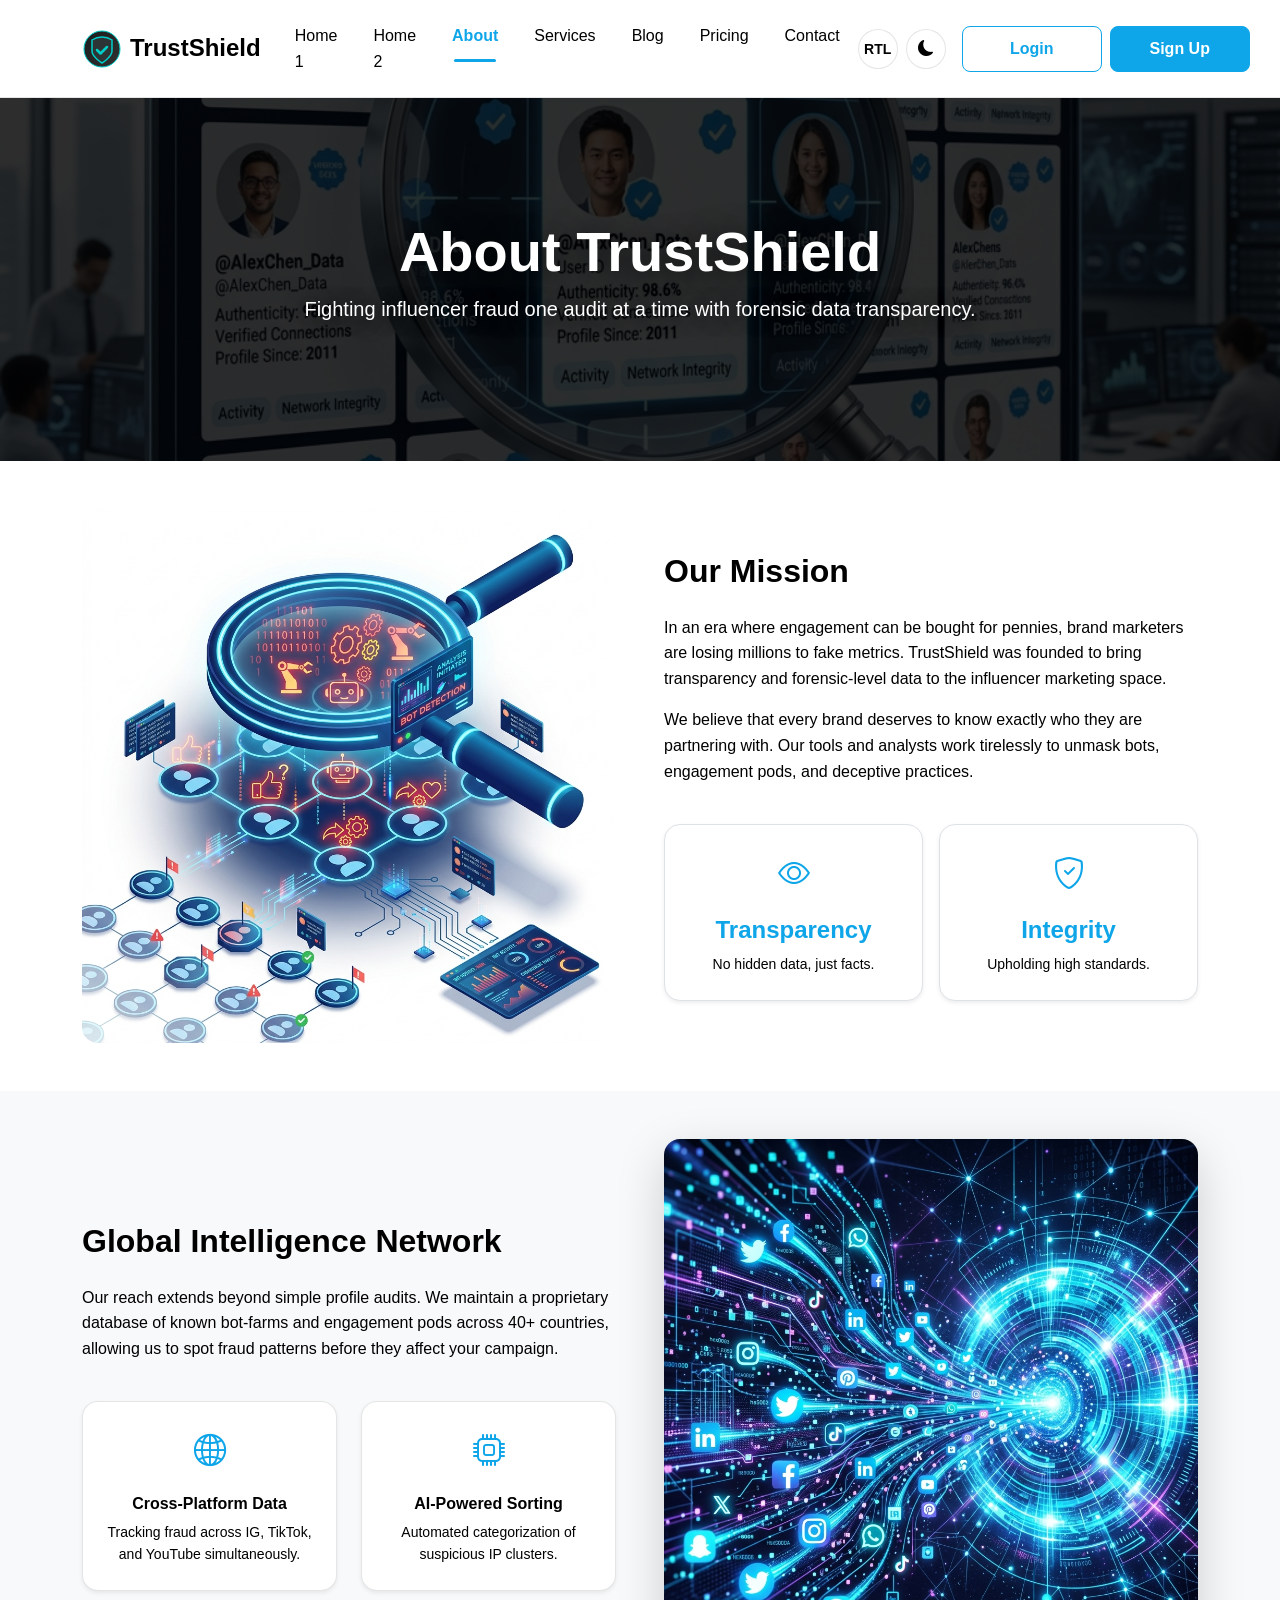
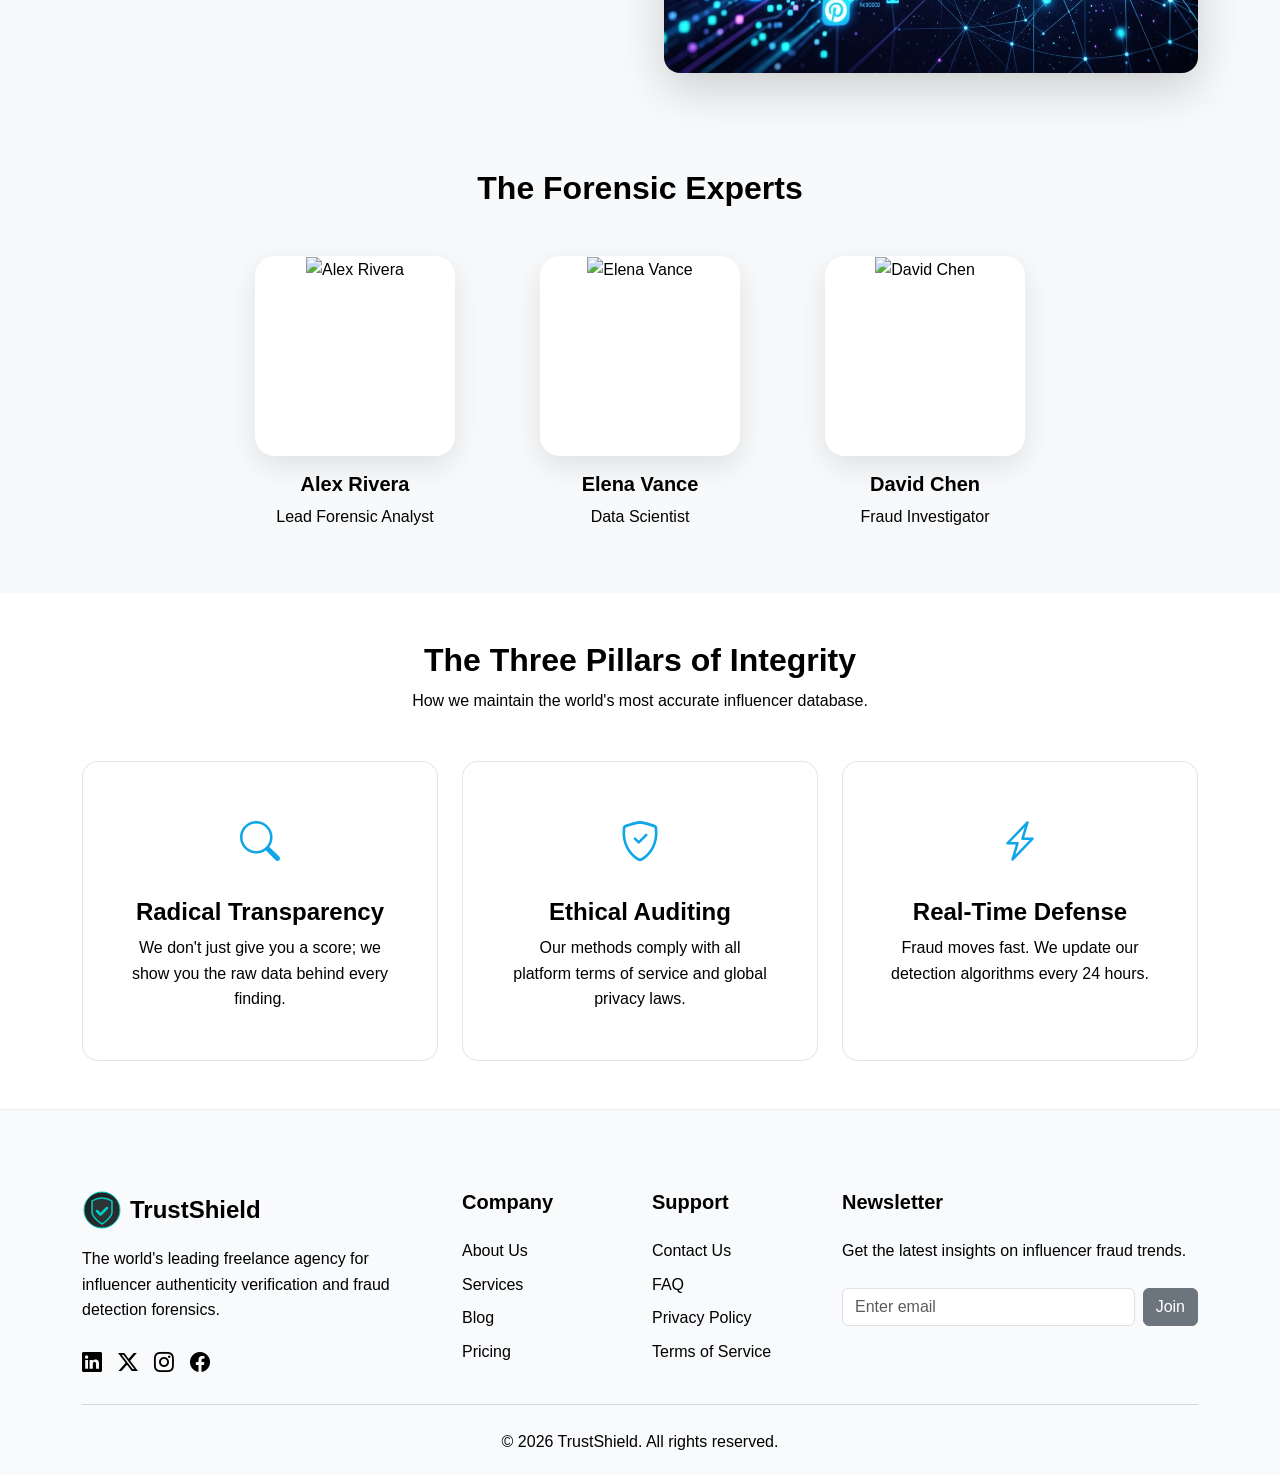
==== commit 34bad5d4: "UI Refinement: Standardized navbars, fixed button contrast, optimized mobile forms, and updated hero" ====
--- a/about.html
+++ b/about.html
@@ -4,6 +4,8 @@
     <meta charset="UTF-8">
     <meta name="viewport" content="width=device-width, initial-scale=1.0">
     <title>About Us | TrustShield</title>
+    <!-- Favicon -->
+    <link rel="icon" type="image/svg+xml" href="assets/images/logo.svg">
     <link href="https://cdn.jsdelivr.net/npm/bootstrap@5.3.0/dist/css/bootstrap.min.css" rel="stylesheet">
     <link rel="stylesheet" href="https://cdn.jsdelivr.net/npm/bootstrap-icons@1.11.0/font/bootstrap-icons.css">
     <link rel="stylesheet" href="assets/css/style.css">
@@ -14,15 +16,15 @@
     <header class="navbar navbar-expand-lg sticky-top">
         <div class="container">
             <a class="navbar-brand d-flex align-items-center" href="index.html">
-                <i class="bi bi-shield-check text-secondary me-2 fs-3"></i>
+                <img src="assets/images/logo.svg" alt="TrustShield Logo" width="40" height="40" class="me-2">
                 <span class="fw-bold fs-4">TrustShield</span>
             </a>
             
             <div class="d-flex align-items-center d-lg-none">
-                <button id="rtlToggle" class="btn btn-link text-primary me-1">
+                <button id="rtlToggle" class="me-2" title="Toggle RTL">
                     <span class="small fw-bold">RTL</span>
                 </button>
-                <button id="themeToggle" class="btn btn-link text-primary me-2">
+                <button id="themeToggle" class="me-2" title="Toggle Theme">
                     <i class="bi bi-moon-fill"></i>
                 </button>
                 <button class="navbar-toggler border-0" type="button" data-bs-toggle="offcanvas" data-bs-target="#mobileMenu">
@@ -41,10 +43,10 @@
                     <li class="nav-item"><a class="nav-link" href="contact.html">Contact</a></li>
                 </ul>
                 <div class="d-flex align-items-center">
-                    <button id="rtlToggle" class="btn btn-link text-primary me-2 d-none d-lg-block">
+                    <button id="rtlToggle" class="me-2 d-none d-lg-block" title="Toggle RTL">
                         <span class="small fw-bold">RTL</span>
                     </button>
-                    <button id="themeToggleDesktop" class="btn btn-link text-primary me-3 d-none d-lg-block">
+                    <button id="themeToggleDesktop" class="me-3 d-none d-lg-block" title="Toggle Theme">
                         <i class="bi bi-moon-fill"></i>
                     </button>
                     <a href="login.html" class="btn btn-outline-primary btn-fixed me-2">Login</a>
@@ -57,7 +59,10 @@
     <!-- Mobile Menu Offcanvas -->
     <div class="offcanvas offcanvas-end" tabindex="-1" id="mobileMenu">
         <div class="offcanvas-header">
-            <h5 class="offcanvas-title fw-bold"><i class="bi bi-shield-check text-secondary me-2"></i>TrustShield</h5>
+            <h5 class="offcanvas-title fw-bold">
+                <img src="assets/images/logo.svg" alt="TrustShield Logo" width="30" height="30" class="me-2">
+                TrustShield
+            </h5>
             <button type="button" class="btn-close" data-bs-dismiss="offcanvas"></button>
         </div>
         <div class="offcanvas-body">
@@ -227,7 +232,7 @@
                 <!-- Column 1: Brand -->
                 <div class="col-lg-4 col-md-6">
                     <a class="navbar-brand d-flex align-items-center mb-3" href="index.html">
-                        <i class="bi bi-shield-check text-secondary me-2 fs-3"></i>
+                        <img src="assets/images/logo.svg" alt="TrustShield Logo" width="40" height="40" class="me-2">
                         <span class="fw-bold fs-4">TrustShield</span>
                     </a>
                     <p class="text-muted mb-4">The world's leading freelance agency for influencer authenticity verification and fraud detection forensics.</p>
@@ -277,6 +282,11 @@
         </div>
     </footer>
 
+    <!-- Back to Top Button -->
+    <button id="backToTop" class="btn btn-secondary btn-lg rounded-circle">
+        <i class="bi bi-arrow-up"></i>
+    </button>
+
     <script src="https://cdn.jsdelivr.net/npm/bootstrap@5.3.0/dist/js/bootstrap.bundle.min.js"></script>
     <script src="assets/js/main.js"></script>
 </body>
--- a/assets/css/style.css
+++ b/assets/css/style.css
@@ -4,8 +4,8 @@
     --tertiary-color: #ffffff;
     --text-main: #000000;
     --text-muted: #000000;
-    --hero-overlay: rgba(255, 255, 255, 0.5);
-    --hero-text: #000000;
+    --hero-overlay: rgba(0, 0, 0, 0.82);
+    --hero-text: #ffffff;
     --footer-bg: #f8fafc;
     --footer-text: #000000;
     --footer-heading: #000000;
@@ -18,8 +18,8 @@
     --tertiary-color: #020617;
     --text-main: #f1f5f9;
     --text-muted: #94a3b8;
-    --hero-overlay: rgba(2, 6, 23, 0.8);
-    --hero-text: #f8fafc;
+    --hero-overlay: rgba(0, 0, 0, 0.85);
+    --hero-text: #ffffff;
     --footer-bg: #020617;
     --footer-text: #94a3b8;
     --footer-heading: #ffffff;
@@ -87,7 +87,23 @@
 .btn-outline-primary:hover {
     background-color: #0ea5e9;
     border-color: #0ea5e9;
-}
+    color: #ffffff;
+}
+
+.btn-outline-secondary {
+    color: var(--primary-color);
+    border-color: var(--primary-color);
+    padding: 10px 25px;
+    border-radius: 8px;
+    font-weight: 600;
+    transition: var(--transition);
+}
+
+.btn-outline-secondary:hover {
+    background-color: var(--primary-color);
+    color: var(--tertiary-color);
+}
+
 
 .btn-hero-outline {
     color: var(--hero-text);
@@ -100,9 +116,10 @@
 }
 
 .btn-hero-outline:hover {
-    background-color: var(--hero-text);
-    color: var(--tertiary-color);
-    transform: translateY(-2px);
+    background-color: var(--secondary-color);
+    border-color: var(--secondary-color);
+    color: #ffffff !important;
+    transform: translateY(-3px);
 }
 
 .btn-fixed {
@@ -130,15 +147,62 @@
     border-bottom: 1px solid rgba(255,255,255,0.1);
 }
 
+#themeToggleDesktop, #themeToggle, #rtlToggle {
+    width: 40px;
+    height: 40px;
+    border-radius: 50% !important;
+    display: inline-flex;
+    align-items: center;
+    justify-content: center;
+    padding: 0;
+    border: 1px solid rgba(0,0,0,0.1);
+    background: transparent;
+    color: var(--primary-color);
+    transition: var(--transition);
+    cursor: pointer;
+}
+
+[data-bs-theme="dark"] #themeToggleDesktop, 
+[data-bs-theme="dark"] #themeToggle, 
+[data-bs-theme="dark"] #rtlToggle {
+    border-color: rgba(255,255,255,0.1);
+}
+
+#themeToggleDesktop:hover, #themeToggle:hover, #rtlToggle:hover {
+    background-color: var(--secondary-color);
+    color: #ffffff !important;
+    border-color: var(--secondary-color);
+}
+
 .nav-link {
     font-weight: 500;
     color: var(--primary-color) !important;
     margin: 0 10px;
-}
-
-.nav-link:hover {
+    position: relative;
+    transition: var(--transition);
+}
+
+.nav-link:hover, .nav-link.active {
     color: var(--secondary-color) !important;
 }
+
+.nav-link.active {
+    font-weight: 700;
+}
+
+@media (min-width: 992px) {
+    .nav-link.active::after {
+        content: '';
+        position: absolute;
+        bottom: -5px;
+        left: 10px;
+        right: 10px;
+        height: 3px;
+        background-color: var(--secondary-color);
+        border-radius: 5px;
+    }
+}
+
 
 /* Hero Section */
 .hero-section {
@@ -154,20 +218,42 @@
     color: var(--hero-text);
 }
 
-.hero-section h1 {
-    color: inherit;
-    text-shadow: 0 2px 15px rgba(255,255,255,0.8);
-}
-
-.hero-section .lead {
-    color: inherit;
-    opacity: 1;
-    text-shadow: 0 1px 8px rgba(255,255,255,0.8);
-}
-
-[data-bs-theme="dark"] .hero-section h1,
-[data-bs-theme="dark"] .hero-section .lead {
-    text-shadow: 0 2px 20px rgba(0,0,0,0.5);
+/* Universal Hero Typography */
+[class^="hero-section"] h1, 
+[class^="hero-section"] h2,
+[class*=" hero-section"] h1,
+[class*=" hero-section"] h2 {
+    color: #ffffff !important;
+    text-shadow: 0 4px 30px rgba(0,0,0,0.8);
+}
+
+[class^="hero-section"] .lead, 
+[class*=" hero-section"] .lead {
+    color: #ffffff !important;
+    opacity: 1 !important;
+    text-shadow: 0 2px 20px rgba(0,0,0,0.8);
+}
+
+[class^="hero-section"] .text-secondary {
+    color: #7dd3fc !important; /* Brighter blue for better visibility on dark hero */
+    text-shadow: 0 0 20px rgba(125, 211, 252, 0.3);
+}
+
+[data-bs-theme="dark"] [class^="hero-section"] h1,
+[data-bs-theme="dark"] [class^="hero-section"] .lead {
+    text-shadow: 0 4px 40px rgba(0,0,0,1);
+}
+
+.hero-section {
+    position: relative;
+    padding: 160px 0 120px;
+    background: linear-gradient(var(--hero-overlay), var(--hero-overlay)), url('../images/hero.png');
+    background-size: cover;
+    background-position: center;
+    background-attachment: fixed;
+    min-height: 80vh;
+    display: flex;
+    align-items: center;
 }
 
 .hero-section-2 {
@@ -180,76 +266,45 @@
     min-height: 80vh;
     display: flex;
     align-items: center;
-    color: var(--hero-text);
-}
-
-.hero-section-2 h1 {
-    color: inherit;
-    text-shadow: 0 2px 10px rgba(0,0,0,0.05);
-}
-
-.hero-section-2 .lead {
-    color: inherit;
-    opacity: 0.9;
-    text-shadow: 0 1px 5px rgba(0,0,0,0.05);
 }
 
 .hero-section-about {
     background: linear-gradient(var(--hero-overlay), var(--hero-overlay)), url('../images/hero-about.png');
     background-size: cover;
     background-position: center;
-    color: var(--hero-text);
-    padding: 100px 0;
+    padding: 120px 0;
 }
 
 .hero-section-services {
     background: linear-gradient(var(--hero-overlay), var(--hero-overlay)), url('../images/hero.png');
     background-size: cover;
     background-position: center;
-    color: var(--hero-text);
-    padding: 100px 0;
+    padding: 120px 0;
 }
 
 .hero-section-blog {
     background: linear-gradient(var(--hero-overlay), var(--hero-overlay)), url('../images/hero-about.png');
     background-size: cover;
     background-position: center;
-    color: var(--hero-text);
-    padding: 100px 0;
+    padding: 120px 0;
 }
 
 .hero-section-pricing {
     background: linear-gradient(var(--hero-overlay), var(--hero-overlay)), url('../images/hero.png');
     background-size: cover;
     background-position: center;
-    color: var(--hero-text);
-    padding: 100px 0;
+    padding: 120px 0;
 }
 
 .hero-section-contact {
     background: linear-gradient(var(--hero-overlay), var(--hero-overlay)), url('../images/hero-about.png');
     background-size: cover;
     background-position: center;
-    color: var(--hero-text);
-    padding: 100px 0;
+    padding: 120px 0;
 }
 
 .hero-sm {
     min-height: 40vh;
-}
-
-.hero-section-about h1 {
-    color: inherit;
-    text-shadow: 0 2px 10px rgba(0,0,0,0.05);
-}
-
-.hero-section-about .lead {
-    color: inherit;
-    opacity: 0.9;
-}
-
-[data-bs-theme="dark"] .hero-section-about h1 {
-    text-shadow: 0 2px 20px rgba(0,0,0,0.5);
 }
 
 /* Cards */
@@ -549,8 +604,22 @@
     bottom: 30px;
     right: 30px;
     display: none;
-    z-index: 99;
-}
+    z-index: 1000;
+    width: 50px;
+    height: 50px;
+    padding: 0;
+    align-items: center;
+    justify-content: center;
+    box-shadow: 0 10px 30px rgba(14, 165, 233, 0.3);
+    transition: var(--transition);
+    border: none;
+}
+
+#backToTop:hover {
+    transform: translateY(-5px);
+    box-shadow: 0 15px 40px rgba(14, 165, 233, 0.4);
+}
+
 
 /* RTL Support */
 [dir="rtl"] {
@@ -580,3 +649,79 @@
         margin-right: 0;
     }
 }
+
+.cta-box {
+    background: linear-gradient(135deg, #0ea5e9 0%, #0284c7 100%);
+    color: #ffffff !important;
+    transition: var(--transition);
+}
+
+/* Tablet & Large Screen Fixes */
+@media (max-width: 1150px) {
+    .container {
+        max-width: 100%;
+        padding-left: 20px;
+        padding-right: 20px;
+    }
+    .nav-link {
+        margin: 0 3px !important;
+        padding: 8px 4px !important;
+        font-size: 13px !important;
+        white-space: nowrap;
+    }
+    .navbar-brand span {
+        font-size: 1.1rem !important;
+    }
+    .btn-fixed {
+        min-width: 90px !important;
+        font-size: 13px !important;
+        padding: 6px 10px !important;
+    }
+    #themeToggleDesktop, #rtlToggle, #themeToggle {
+        width: 35px !important;
+        height: 35px !important;
+        min-width: 35px !important;
+        padding: 0 !important;
+        display: inline-flex !important;
+        align-items: center !important;
+        justify-content: center !important;
+        font-size: 11px !important;
+        border-radius: 50% !important;
+    }
+
+    .gap-2 {
+        gap: 0.25rem !important;
+    }
+}
+
+
+/* Auth Page Controls Fix */
+.theme-controls {
+    background: var(--tertiary-color);
+    border-radius: 0 0 0 15px;
+    box-shadow: -5px 5px 15px rgba(0,0,0,0.05);
+}
+
+[data-bs-theme="dark"] .theme-controls {
+    box-shadow: -5px 5px 15px rgba(0,0,0,0.3);
+}
+
+@media (max-width: 768px) {
+    .theme-controls {
+        position: absolute !important;
+        background: transparent;
+        box-shadow: none;
+        top: 10px !important;
+        right: 10px !important;
+    }
+}
+
+
+.cta-box h2, .cta-box p {
+    color: #ffffff !important;
+}
+
+.cta-box:hover {
+    transform: translateY(-5px);
+    box-shadow: 0 20px 40px rgba(14, 165, 233, 0.2) !important;
+}
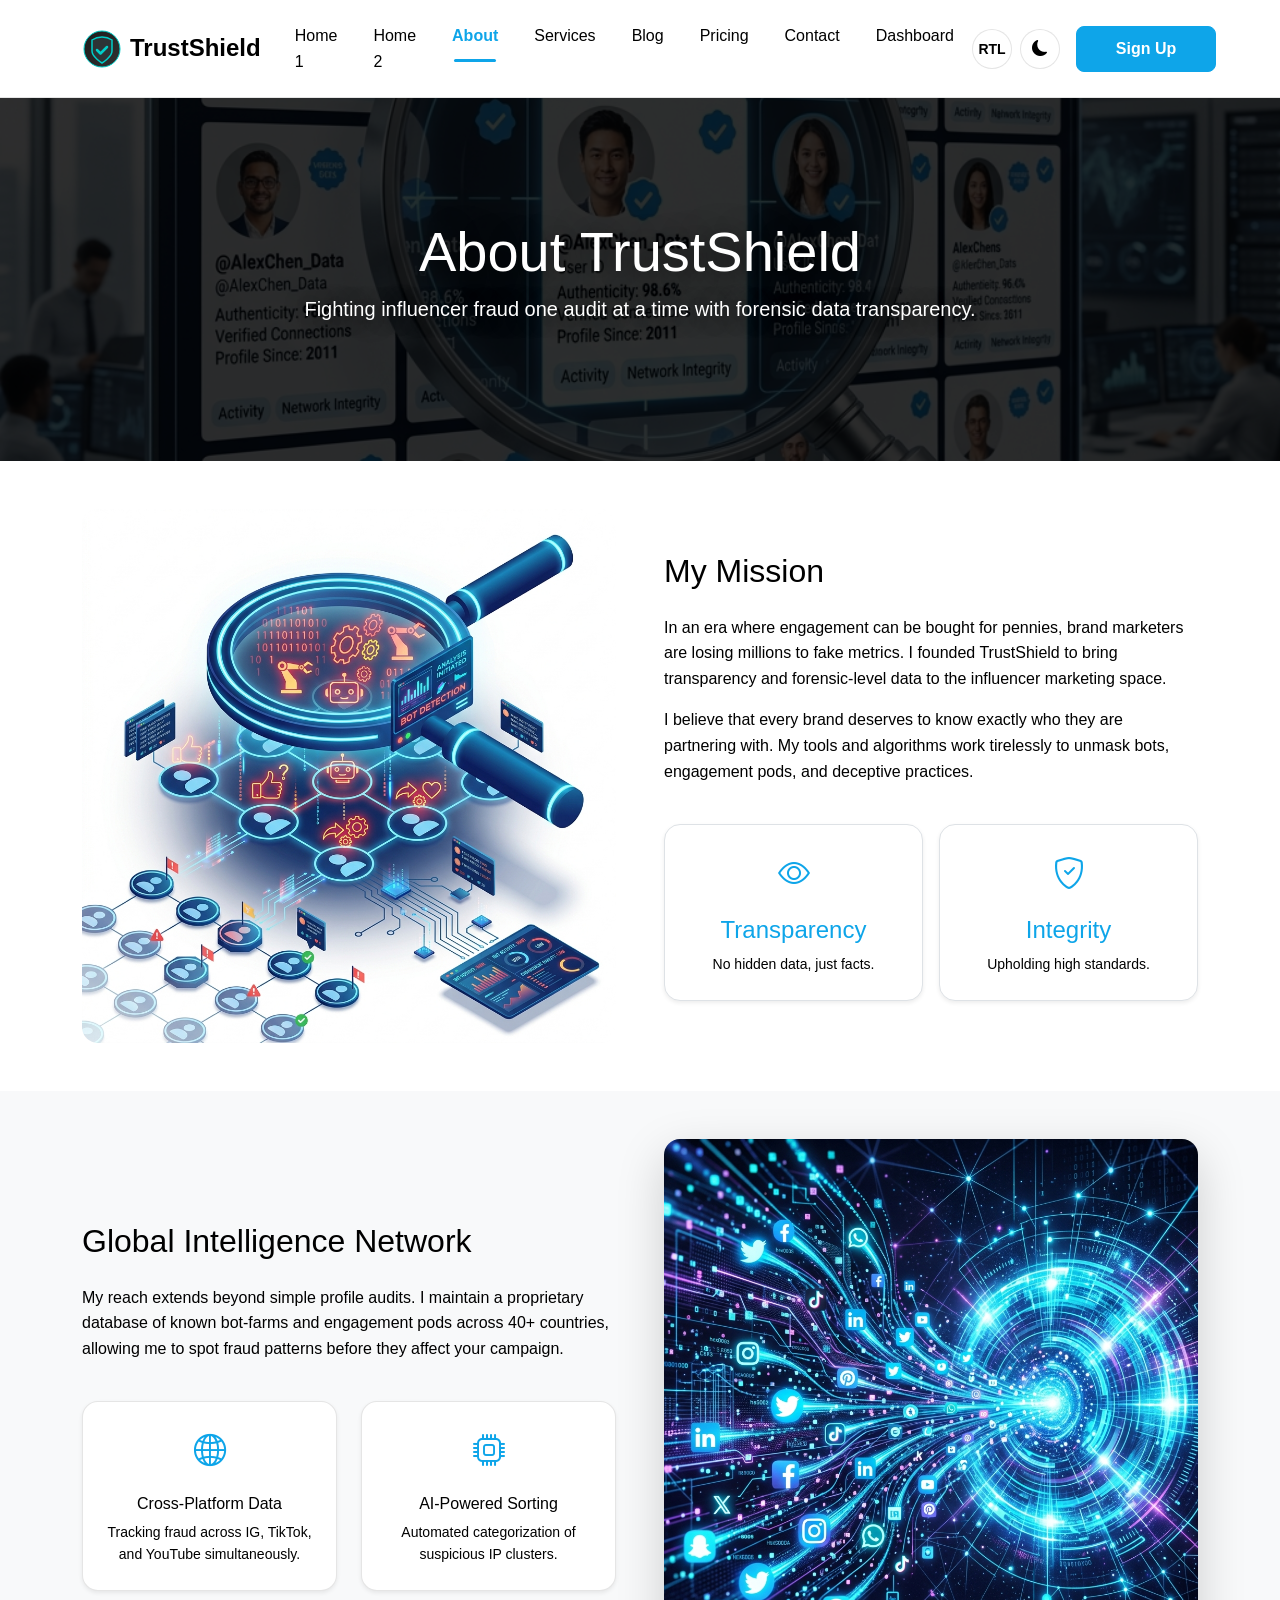
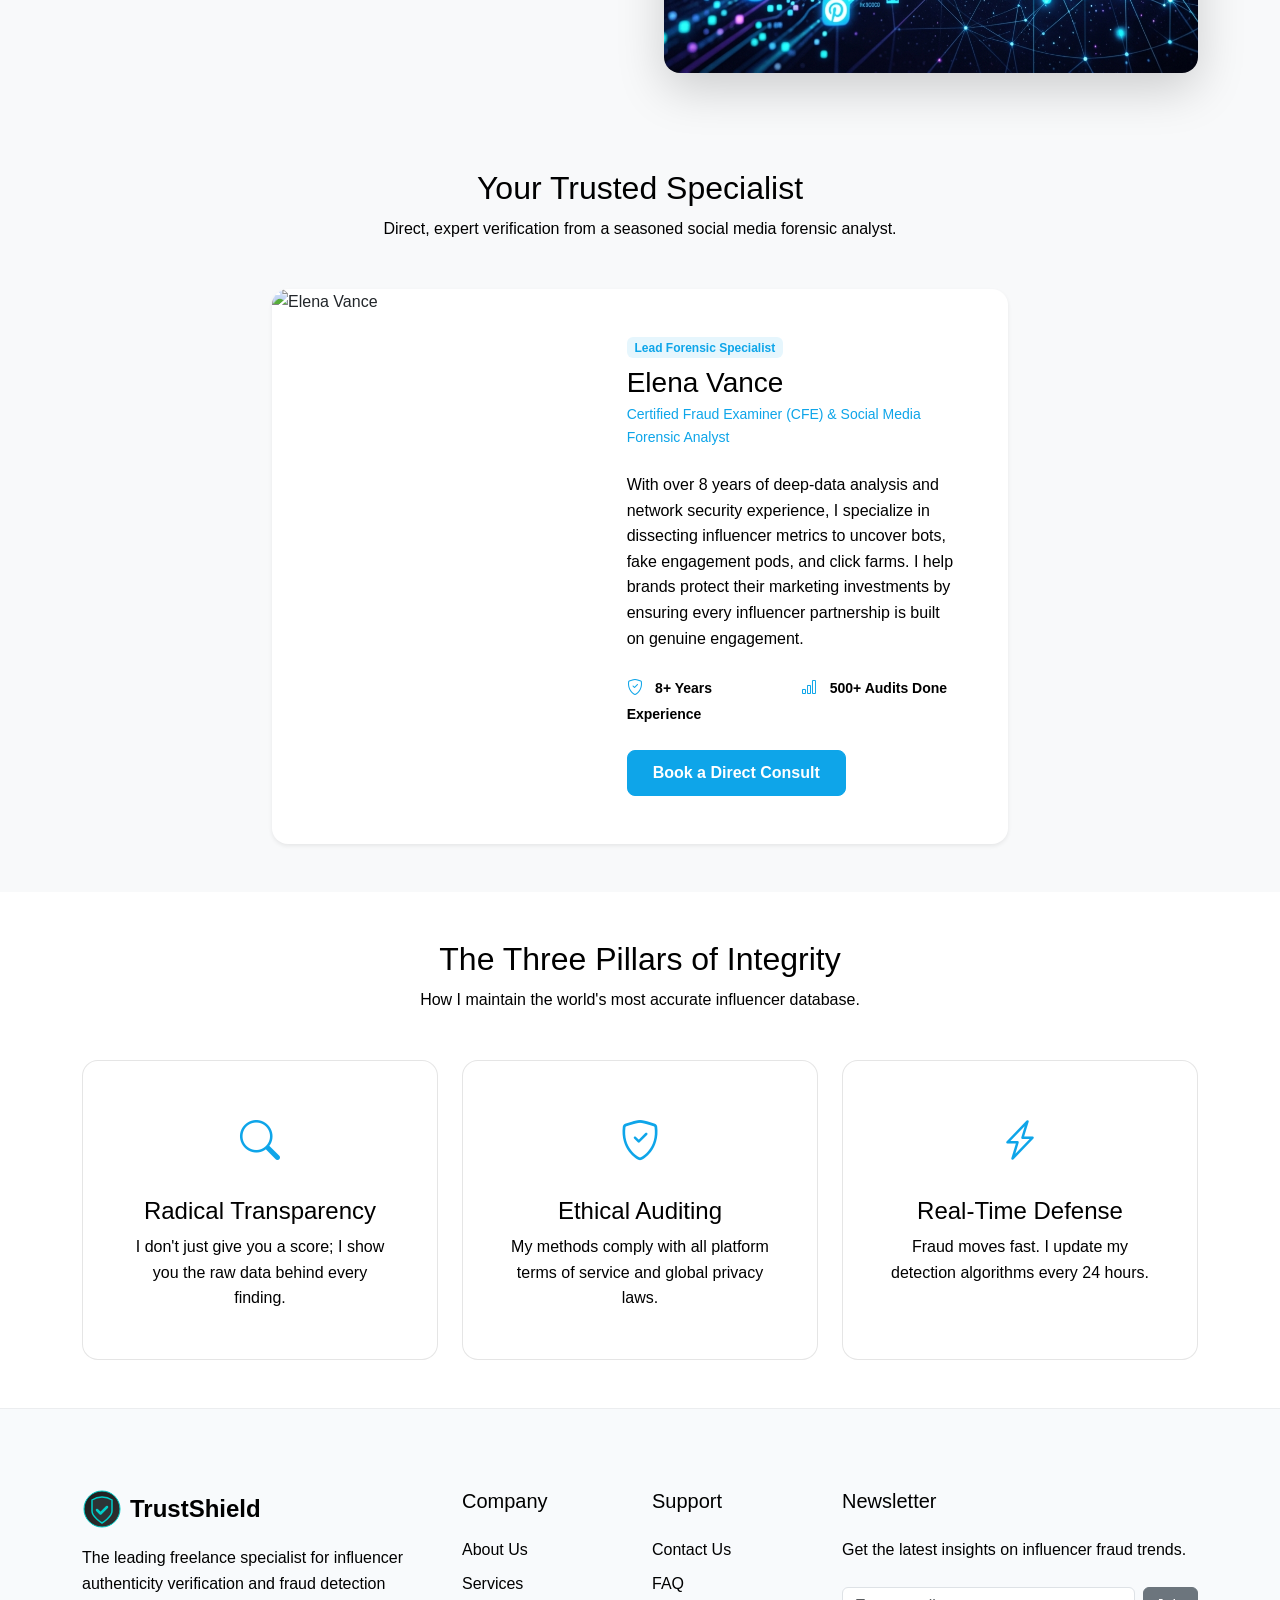
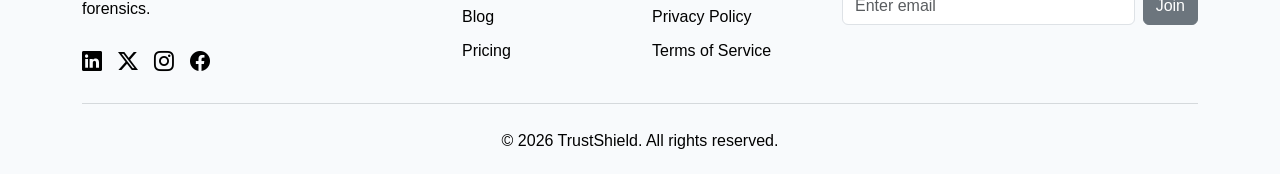
==== commit 79717a78: "client changes" ====
--- a/about.html
+++ b/about.html
@@ -41,6 +41,7 @@
                     <li class="nav-item"><a class="nav-link" href="blog.html">Blog</a></li>
                     <li class="nav-item"><a class="nav-link" href="pricing.html">Pricing</a></li>
                     <li class="nav-item"><a class="nav-link" href="contact.html">Contact</a></li>
+                    <li class="nav-item"><a class="nav-link" href="dashboard.html">Dashboard</a></li>
                 </ul>
                 <div class="d-flex align-items-center">
                     <button id="rtlToggle" class="me-2 d-none d-lg-block" title="Toggle RTL">
@@ -49,7 +50,6 @@
                     <button id="themeToggleDesktop" class="me-3 d-none d-lg-block" title="Toggle Theme">
                         <i class="bi bi-moon-fill"></i>
                     </button>
-                    <a href="login.html" class="btn btn-outline-primary btn-fixed me-2">Login</a>
                     <a href="register.html" class="btn btn-primary btn-fixed">Sign Up</a>
                 </div>
             </div>
@@ -74,9 +74,9 @@
                 <li class="nav-item"><a class="nav-link" href="blog.html">Blog</a></li>
                 <li class="nav-item"><a class="nav-link" href="pricing.html">Pricing</a></li>
                 <li class="nav-item"><a class="nav-link" href="contact.html">Contact</a></li>
+                <li class="nav-item"><a class="nav-link" href="dashboard.html">Dashboard</a></li>
             </ul>
             <div class="d-grid gap-2">
-                <a href="login.html" class="btn btn-outline-primary">Login</a>
                 <a href="register.html" class="btn btn-primary">Sign Up</a>
             </div>
         </div>
@@ -99,9 +99,9 @@
                         <img src="assets/images/audit.png" alt="Mission" class="img-fluid rounded-4">
                     </div>
                     <div class="col-lg-6">
-                        <h2 class="fw-bold mb-4">Our Mission</h2>
-                        <p class="text-muted">In an era where engagement can be bought for pennies, brand marketers are losing millions to fake metrics. TrustShield was founded to bring transparency and forensic-level data to the influencer marketing space.</p>
-                        <p class="text-muted">We believe that every brand deserves to know exactly who they are partnering with. Our tools and analysts work tirelessly to unmask bots, engagement pods, and deceptive practices.</p>
+                        <h2 class="fw-bold mb-4">My Mission</h2>
+                        <p class="text-muted">In an era where engagement can be bought for pennies, brand marketers are losing millions to fake metrics. I founded TrustShield to bring transparency and forensic-level data to the influencer marketing space.</p>
+                        <p class="text-muted">I believe that every brand deserves to know exactly who they are partnering with. My tools and algorithms work tirelessly to unmask bots, engagement pods, and deceptive practices.</p>
                         <div class="row g-3 mt-4">
                             <div class="col-6">
                                 <div class="p-4 border rounded-4 value-card h-100 shadow-sm text-center">
@@ -132,7 +132,7 @@
                     </div>
                     <div class="col-lg-6">
                         <h2 class="fw-bold mb-4">Global Intelligence Network</h2>
-                        <p class="text-muted">Our reach extends beyond simple profile audits. We maintain a proprietary database of known bot-farms and engagement pods across 40+ countries, allowing us to spot fraud patterns before they affect your campaign.</p>
+                        <p class="text-muted">My reach extends beyond simple profile audits. I maintain a proprietary database of known bot-farms and engagement pods across 40+ countries, allowing me to spot fraud patterns before they affect your campaign.</p>
                         <div class="row g-4 mt-2">
                             <div class="col-sm-6">
                                 <div class="p-4 border rounded-4 data-card h-100 shadow-sm text-center">
@@ -154,38 +154,40 @@
             </div>
         </section>
 
-        <!-- Team -->
+        <!-- Specialist Profile -->
         <section class="py-5 bg-light">
             <div class="container">
                 <div class="text-center mb-5">
-                    <h2 class="fw-bold">The Forensic Experts</h2>
-                </div>
-                <div class="row g-4 justify-content-center">
-                    <div class="col-md-3">
-                        <div class="text-center team-card">
-                            <div class="team-img-wrapper mb-3 mx-auto">
-                                <img src="https://images.unsplash.com/photo-1507003211169-0a1dd7228f2d?auto=format&fit=crop&q=80&w=200&h=200" alt="Alex Rivera" class="team-img">
-                            </div>
-                            <h5 class="fw-bold">Alex Rivera</h5>
-                            <p class="text-muted">Lead Forensic Analyst</p>
-                        </div>
-                    </div>
-                    <div class="col-md-3">
-                        <div class="text-center team-card">
-                            <div class="team-img-wrapper mb-3 mx-auto">
-                                <img src="https://images.unsplash.com/photo-1573496359142-b8d87734a5a2?auto=format&fit=crop&q=80&w=200&h=200" alt="Elena Vance" class="team-img">
-                            </div>
-                            <h5 class="fw-bold">Elena Vance</h5>
-                            <p class="text-muted">Data Scientist</p>
-                        </div>
-                    </div>
-                    <div class="col-md-3">
-                        <div class="text-center team-card">
-                            <div class="team-img-wrapper mb-3 mx-auto">
-                                <img src="https://images.unsplash.com/photo-1500648767791-00dcc994a43e?auto=format&fit=crop&q=80&w=200&h=200" alt="David Chen" class="team-img">
-                            </div>
-                            <h5 class="fw-bold">David Chen</h5>
-                            <p class="text-muted">Fraud Investigator</p>
+                    <h2 class="fw-bold">Your Trusted Specialist</h2>
+                    <p class="text-muted">Direct, expert verification from a seasoned social media forensic analyst.</p>
+                </div>
+                <div class="row justify-content-center">
+                    <div class="col-lg-8">
+                        <div class="card border-0 shadow-sm overflow-hidden rounded-4">
+                            <div class="row g-0">
+                                <div class="col-md-5">
+                                    <img src="https://images.unsplash.com/photo-1573496359142-b8d87734a5a2?auto=format&fit=crop&q=80&w=600&h=800" alt="Elena Vance" class="img-fluid h-100 object-fit-cover" style="min-height: 350px;">
+                                </div>
+                                <div class="col-md-7 p-4 p-md-5 d-flex flex-column justify-content-center">
+                                    <span class="badge bg-secondary-light text-secondary mb-2 align-self-start">Lead Forensic Specialist</span>
+                                    <h3 class="fw-bold mb-1">Elena Vance</h3>
+                                    <p class="text-secondary small mb-4">Certified Fraud Examiner (CFE) & Social Media Forensic Analyst</p>
+                                    <p class="text-muted mb-4">With over 8 years of deep-data analysis and network security experience, I specialize in dissecting influencer metrics to uncover bots, fake engagement pods, and click farms. I help brands protect their marketing investments by ensuring every influencer partnership is built on genuine engagement.</p>
+                                    <div class="row g-3 text-start mb-4">
+                                        <div class="col-6">
+                                            <i class="bi bi-shield-check text-secondary me-2"></i>
+                                            <span class="small fw-semibold text-muted">8+ Years Experience</span>
+                                        </div>
+                                        <div class="col-6">
+                                            <i class="bi bi-bar-chart text-secondary me-2"></i>
+                                            <span class="small fw-semibold text-muted">500+ Audits Done</span>
+                                        </div>
+                                    </div>
+                                    <div>
+                                        <a href="contact.html" class="btn btn-primary">Book a Direct Consult</a>
+                                    </div>
+                                </div>
+                            </div>
                         </div>
                     </div>
                 </div>
@@ -196,28 +198,28 @@
             <div class="container">
                 <div class="text-center mb-5">
                     <h2 class="fw-bold">The Three Pillars of Integrity</h2>
-                    <p class="text-muted">How we maintain the world's most accurate influencer database.</p>
+                    <p class="text-muted">How I maintain the world's most accurate influencer database.</p>
                 </div>
                 <div class="row g-4">
                     <div class="col-md-4">
                         <div class="p-5 border rounded-4 data-card text-center h-100">
                             <i class="bi bi-search text-secondary fs-1 mb-4 d-block"></i>
                             <h4 class="fw-bold">Radical Transparency</h4>
-                            <p class="text-muted mb-0">We don't just give you a score; we show you the raw data behind every finding.</p>
+                            <p class="text-muted mb-0">I don't just give you a score; I show you the raw data behind every finding.</p>
                         </div>
                     </div>
                     <div class="col-md-4">
                         <div class="p-5 border rounded-4 data-card text-center h-100">
                             <i class="bi bi-shield-check text-secondary fs-1 mb-4 d-block"></i>
                             <h4 class="fw-bold">Ethical Auditing</h4>
-                            <p class="text-muted mb-0">Our methods comply with all platform terms of service and global privacy laws.</p>
+                            <p class="text-muted mb-0">My methods comply with all platform terms of service and global privacy laws.</p>
                         </div>
                     </div>
                     <div class="col-md-4">
                         <div class="p-5 border rounded-4 data-card text-center h-100">
                             <i class="bi bi-lightning-charge text-secondary fs-1 mb-4 d-block"></i>
                             <h4 class="fw-bold">Real-Time Defense</h4>
-                            <p class="text-muted mb-0">Fraud moves fast. We update our detection algorithms every 24 hours.</p>
+                            <p class="text-muted mb-0">Fraud moves fast. I update my detection algorithms every 24 hours.</p>
                         </div>
                     </div>
                 </div>
@@ -235,7 +237,7 @@
                         <img src="assets/images/logo.svg" alt="TrustShield Logo" width="40" height="40" class="me-2">
                         <span class="fw-bold fs-4">TrustShield</span>
                     </a>
-                    <p class="text-muted mb-4">The world's leading freelance agency for influencer authenticity verification and fraud detection forensics.</p>
+                    <p class="text-muted mb-4">The leading freelance specialist for influencer authenticity verification and fraud detection forensics.</p>
                     <div class="social-links d-flex gap-3">
                         <a href="#"><i class="bi bi-linkedin fs-5"></i></a>
                         <a href="#"><i class="bi bi-twitter-x fs-5"></i></a>
--- a/assets/css/style.css
+++ b/assets/css/style.css
@@ -2,6 +2,8 @@
     --primary-color: #000000;
     --secondary-color: #0ea5e9;
     --tertiary-color: #ffffff;
+    --sidebar-bg: #f3f4f6; /* light grey for light mode sidebar */
+    --sidebar-text: #0f172a; /* dark text on light sidebar */
     --text-main: #000000;
     --text-muted: #000000;
     --hero-overlay: rgba(0, 0, 0, 0.82);
@@ -16,6 +18,8 @@
     --primary-color: #f8fafc;
     --secondary-color: #38bdf8;
     --tertiary-color: #020617;
+    --sidebar-bg: #000000; /* dark mode sidebar should be black */
+    --sidebar-text: #ffffff;
     --text-main: #f1f5f9;
     --text-muted: #94a3b8;
     --hero-overlay: rgba(0, 0, 0, 0.85);
@@ -36,7 +40,11 @@
 /* Contrast Fixes */
 h1, h2, h3, h4, h5, h6 {
     color: var(--primary-color) !important;
-    font-weight: 700;
+    font-weight: 500 !important;
+}
+h1.fw-bold, h2.fw-bold, h3.fw-bold, h4.fw-bold, h5.fw-bold, h6.fw-bold,
+h1.fw-semibold, h2.fw-semibold, h3.fw-semibold, h4.fw-semibold, h5.fw-semibold, h6.fw-semibold {
+    font-weight: 500 !important;
 }
 
 p, span, li, .lead, .small {
@@ -52,6 +60,22 @@
 [data-bs-theme="dark"] .bg-body-tertiary,
 [data-bs-theme="dark"] .bg-light-subtle {
     background-color: #1e293b !important; /* Slightly lighter than deep dark but still dark */
+    color: #f8fafc !important;
+}
+
+[data-bs-theme="dark"] .table thead th,
+[data-bs-theme="dark"] .table tbody td,
+[data-bs-theme="dark"] .table-hover tbody tr:hover {
+    border-color: rgba(255,255,255,0.08);
+}
+
+[data-bs-theme="dark"] .badge.bg-light {
+    background-color: #475569 !important;
+    color: #ffffff !important;
+}
+
+[data-bs-theme="dark"] .badge.bg-light.text-dark {
+    color: #ffffff !important;
 }
 
 /* Typography */
@@ -162,16 +186,69 @@
     cursor: pointer;
 }
 
+.user-profile-pill .text-muted,
+.user-profile-pill .fw-bold {
+    color: #0f172a !important;
+}
+
+.user-profile-pill .text-end {
+    display: flex;
+    flex-direction: column;
+    justify-content: center;
+}
+
+.user-profile-pill {
+    align-items: center !important;
+}
+
+/* Dark mode adjustments for profile pill */
+[data-bs-theme="dark"] .user-profile-pill {
+    background-color: #0b1220 !important;
+    border-color: rgba(255,255,255,0.06) !important;
+}
+
+[data-bs-theme="dark"] .user-profile-pill .text-muted,
+[data-bs-theme="dark"] .user-profile-pill .fw-bold {
+    color: #f1f5f9 !important;
+}
+
+/* Welcome top visibility */
+.welcome-top .text-muted {
+    color: var(--text-muted) !important;
+}
+.welcome-top .fw-bold {
+    color: var(--primary-color) !important;
+}
+[data-bs-theme="dark"] .welcome-top .text-muted,
+[data-bs-theme="dark"] .welcome-top .fw-bold {
+    color: #f1f5f9 !important;
+}
+
+/* Increase welcome text size for visibility */
+.welcome-top .small {
+    font-size: 1rem !important;
+    font-weight: 600 !important;
+    margin: 0;
+}
+[data-bs-theme="dark"] .welcome-top .text-muted,
+[data-bs-theme="dark"] .welcome-top .fw-bold {
+    color: #f1f5f9 !important;
+}
+
 [data-bs-theme="dark"] #themeToggleDesktop, 
 [data-bs-theme="dark"] #themeToggle, 
 [data-bs-theme="dark"] #rtlToggle {
     border-color: rgba(255,255,255,0.1);
 }
 
-#themeToggleDesktop:hover, #themeToggle:hover, #rtlToggle:hover {
+#themeToggleDesktop:hover, #themeToggle:hover, #rtlToggle:hover, .rtl-toggle:hover {
     background-color: var(--secondary-color);
     color: #ffffff !important;
     border-color: var(--secondary-color);
+}
+
+.rtl-toggle:hover span {
+    color: #ffffff !important;
 }
 
 .nav-link {
@@ -513,15 +590,16 @@
 /* Dashboard */
 .sidebar {
     height: 100vh;
-    background-color: #0f172a;
-    color: white;
+    background-color: var(--sidebar-bg);
+    color: var(--sidebar-text);
     position: fixed;
     width: 250px;
     padding-top: 20px;
+    border-right: 1px solid rgba(15,23,42,0.06);
 }
 
 .sidebar-link {
-    color: #cbd5e1;
+    color: var(--sidebar-text);
     padding: 12px 25px;
     display: block;
     text-decoration: none;
@@ -529,9 +607,33 @@
 }
 
 .sidebar-link:hover, .sidebar-link.active {
-    background-color: #1e293b;
-    color: #0ea5e9;
-    border-left: 4px solid #0ea5e9;
+    background-color: rgba(14,165,233,0.06);
+    color: var(--sidebar-text);
+    border-left: 4px solid var(--secondary-color);
+}
+
+/* Stronger active state */
+.sidebar-link.active {
+    background-color: rgba(14,165,233,0.12) !important;
+    color: var(--secondary-color) !important;
+}
+
+[data-bs-theme="dark"] .sidebar-link:hover, [data-bs-theme="dark"] .sidebar-link.active {
+    background-color: rgba(56,189,248,0.10) !important;
+    color: #ffffff !important;
+    border-left: 4px solid var(--secondary-color);
+}
+
+/* RTL: flip sidebar active indicator from left to right and remove left border */
+[dir="rtl"] .sidebar-link:hover, [dir="rtl"] .sidebar-link.active {
+    border-left: none !important;
+    border-right: 4px solid var(--secondary-color) !important;
+}
+
+[data-bs-theme="dark"] [dir="rtl"] .sidebar-link:hover, [data-bs-theme="dark"] [dir="rtl"] .sidebar-link.active {
+    border-left: none !important;
+    border-right: 4px solid var(--secondary-color) !important;
+    color: #ffffff !important;
 }
 
 .main-content {
@@ -641,6 +743,122 @@
     margin-left: 0;
 }
 
+/* Mobile dashboard improvements */
+@media (max-width: 991px) {
+    .main-content {
+        padding: 20px;
+    }
+    .mobile-dashboard-header {
+        background-color: var(--sidebar-bg);
+        color: var(--sidebar-text);
+        padding: 12px 16px;
+    }
+    #themeToggle {
+        display: none !important;
+    }
+    /* Hide the desktop RTL button near New Audit (keep mobile header RTL intact) */
+    .main-content .rtl-toggle {
+        display: none !important;
+    }
+    /* Also hide the desktop theme toggle near New Audit */
+    .main-content #themeToggle {
+        display: none !important;
+    }
+}
+
+/* Ensure mobile offcanvas matches desktop sidebar colors */
+.offcanvas,
+.offcanvas .offcanvas-header {
+    background-color: var(--sidebar-bg) !important;
+    color: var(--sidebar-text) !important;
+}
+.offcanvas .sidebar-link,
+.offcanvas .offcanvas-title,
+.offcanvas .navbar-brand,
+.offcanvas .offcanvas-header .navbar-brand,
+.offcanvas .offcanvas-header h5 {
+    color: var(--sidebar-text) !important;
+}
+
+[data-bs-theme="dark"] .offcanvas,
+[data-bs-theme="dark"] .offcanvas .offcanvas-header {
+    background-color: var(--sidebar-bg) !important;
+    color: var(--sidebar-text) !important;
+}
+
+/* Adaptive offcanvas close button for light/dark mode */
+.offcanvas .btn-close {
+    filter: brightness(0) saturate(100%) !important;
+    opacity: 1 !important;
+}
+
+[data-bs-theme="dark"] .offcanvas .btn-close {
+    filter: invert(1) brightness(1.2) !important;
+}
+
+/* Navbar brand visibility in light mode mobile */
+.navbar-brand {
+    color: var(--primary-color) !important;
+}
+
+.navbar-brand span {
+    color: var(--primary-color) !important;
+}
+
+[data-bs-theme="dark"] .navbar-brand,
+[data-bs-theme="dark"] .navbar-brand span {
+    color: #ffffff !important;
+}
+
+/* Offcanvas title visibility */
+.offcanvas-title {
+    color: var(--sidebar-text) !important;
+}
+
+[data-bs-theme="dark"] .sidebar {
+    border-right: 1px solid rgba(255,255,255,0.06);
+}
+
+@media (max-width: 576px) {
+    .row.g-4 .col-md-3 {
+        flex: 0 0 100% !important;
+        max-width: 100% !important;
+    }
+    .table-responsive table {
+        font-size: 13px;
+    }
+    .card.p-4 {
+        padding: 1rem !important;
+    }
+}
+
+/* Dashboard section switching */
+.dashboard-section {
+    display: none;
+}
+.dashboard-section.active {
+    display: block;
+}
+
+/* Ensure brand/site name remains white in dark/offcanvas only */
+[data-bs-theme="dark"] .sidebar .navbar-brand,
+.offcanvas .offcanvas-title,
+[data-bs-theme="dark"] .d-lg-none .navbar-brand {
+    color: #ffffff !important;
+}
+
+/* Tweak offcanvas (mobile sidebar) width for small screens */
+.offcanvas.offcanvas-start,
+.offcanvas.offcanvas-end {
+    width: 260px;
+}
+
+/* Mobile header theme overrides */
+[data-bs-theme="dark"] .mobile-dashboard-header {
+    background-color: #000000;
+    color: #ffffff;
+}
+
 @media (max-width: 991px) {
     .main-content {
         margin-left: 0;
@@ -725,3 +943,114 @@
     transform: translateY(-5px);
     box-shadow: 0 20px 40px rgba(14, 165, 233, 0.2) !important;
 }
+
+/* Custom TrustShield Premium Overrides */
+
+/* Mobile Card Responsive Padding Fix for Viewports <= 480px */
+@media (max-width: 480px) {
+    .card.p-5 {
+        padding: 1.5rem !important;
+    }
+}
+
+/* RTL Password and Input Group Alignment */
+[dir="rtl"] .input-group {
+    flex-direction: row-reverse;
+}
+[dir="rtl"] .input-group > .form-control {
+    border-top-right-radius: 8px !important;
+    border-bottom-right-radius: 8px !important;
+    border-top-left-radius: 0 !important;
+    border-bottom-left-radius: 0 !important;
+    text-align: right;
+}
+[dir="rtl"] .input-group > .btn {
+    border-top-left-radius: 8px !important;
+    border-bottom-left-radius: 8px !important;
+    border-top-right-radius: 0 !important;
+    border-bottom-right-radius: 0 !important;
+    border-right: 1px solid #dee2e6 !important;
+    border-left: 1px solid #dee2e6 !important;
+}
+[dir="rtl"] .input-group > .btn.border-start-0 {
+    border-right: 0 !important;
+}
+[data-bs-theme="dark"] [dir="rtl"] .input-group > .btn {
+    border-right: 1px solid rgba(255,255,255,0.1) !important;
+    border-left: 1px solid rgba(255,255,255,0.1) !important;
+}
+[data-bs-theme="dark"] [dir="rtl"] .input-group > .btn.border-start-0 {
+    border-right: 0 !important;
+}
+
+/* Eye icon inside input (auth pages) */
+.input-group {
+    position: relative;
+}
+
+.input-group > .form-control {
+    padding-right: 3rem; /* space for the eye icon */
+}
+
+.input-group > .btn.border-start-0 {
+    position: absolute;
+    right: 0.6rem;
+    top: 50%;
+    transform: translateY(-50%);
+    border: none !important;
+    background: transparent !important;
+    box-shadow: none !important;
+    padding: 0.25rem 0.35rem !important;
+    height: auto !important;
+}
+
+/* RTL adjustments */
+[dir="rtl"] .input-group > .form-control {
+    padding-right: 0.75rem;
+    padding-left: 3rem; /* space for the eye icon on the left */
+}
+
+[dir="rtl"] .input-group > .btn.border-start-0 {
+    left: 0.6rem;
+    right: auto;
+    border: none !important;
+    background: transparent !important;
+}
+
+/* Reduce visual clutter on small screens */
+@media (max-width: 576px) {
+    .input-group > .form-control {
+        padding-right: 2.2rem;
+    }
+    [dir="rtl"] .input-group > .form-control {
+        padding-left: 2.2rem;
+    }
+}
+
+/* RTL Navigation CTA Button Padding & Margin Fixes */
+[dir="rtl"] .navbar .btn-fixed.me-2 {
+    margin-right: 0 !important;
+    margin-left: 0.5rem !important;
+}
+[dir="rtl"] .me-2 {
+    margin-right: 0 !important;
+    margin-left: 0.5rem !important;
+}
+[dir="rtl"] .me-3 {
+    margin-right: 0 !important;
+    margin-left: 1rem !important;
+}
+[dir="rtl"] .ms-3 {
+    margin-left: 0 !important;
+    margin-right: 1rem !important;
+}
+
+/* Dark Mode Hover Visibility for Data Cards (Pillars & Scale Audits) */
+.data-card:hover i,
+.data-card:hover .text-secondary,
+.data-card:hover h4,
+.data-card:hover h6,
+.data-card:hover p,
+.data-card:hover code {
+    color: #ffffff !important;
+}
